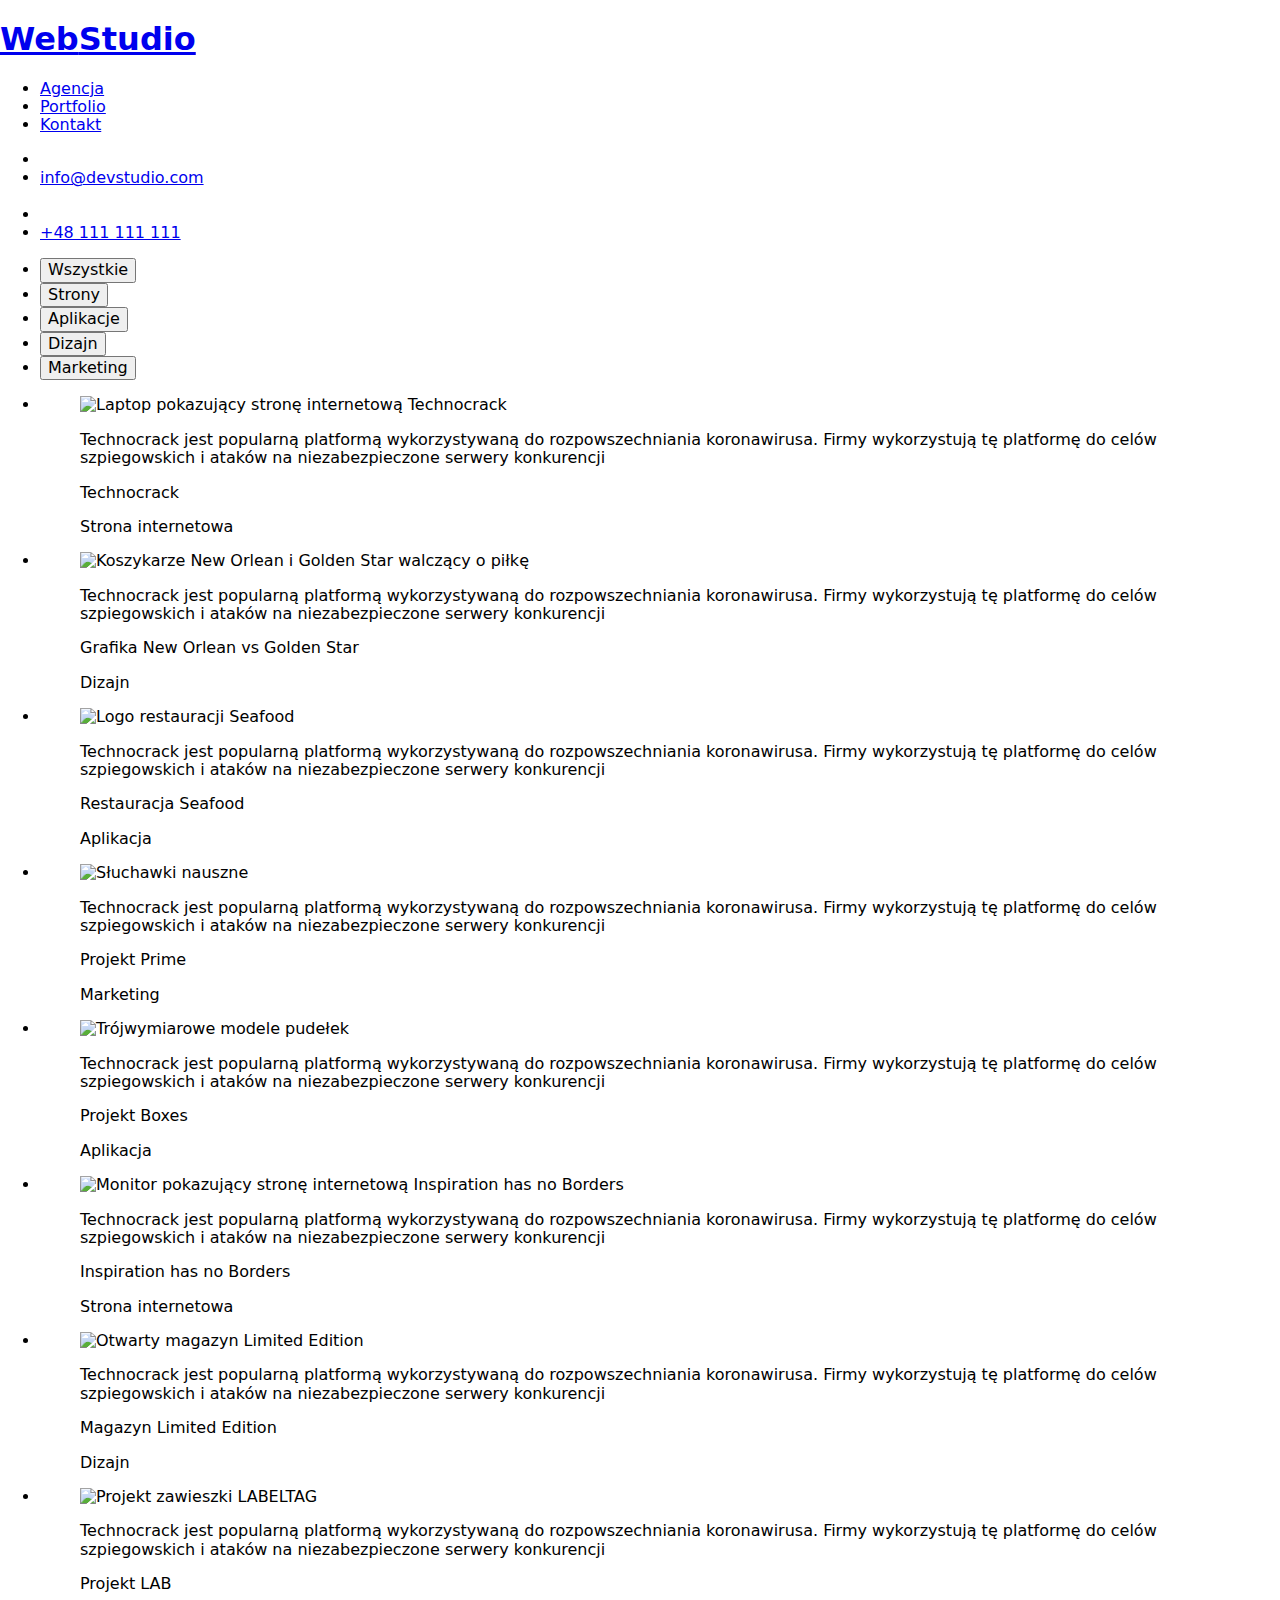
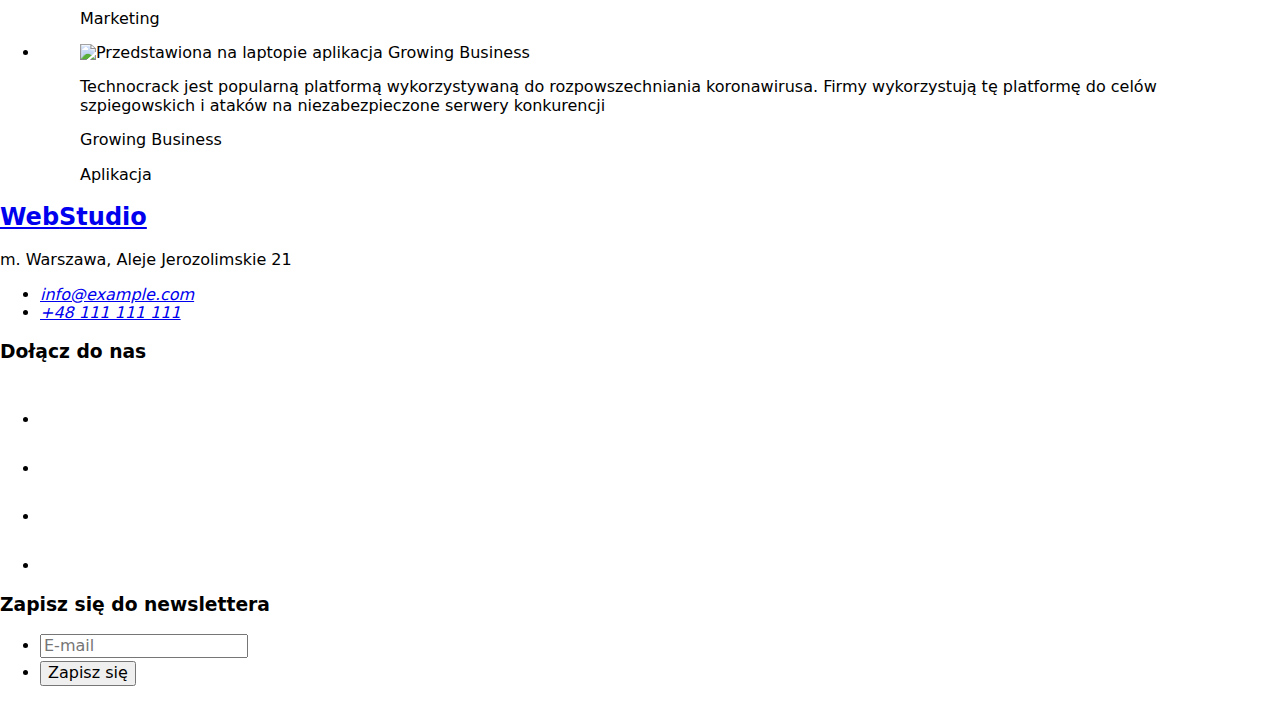
==== portfolio.html @ d81a4080 "Add files via upload" ====
<!DOCTYPE html>
<html lang="pl">
  <head>
    <meta charset="utf-8" />
    <meta http-equiv="x-ua-compatible" content="ie=edge" />
    <meta name="description" content="Strona Portfolio firmy WebStudio" />
    <title>Portfolio</title>
    <link
      rel="stylesheet"
      href="https://cdnjs.cloudflare.com/ajax/libs/modern-normalize/1.0.0/modern-normalize.min.css"
    />
    <link rel="stylesheet" href="./css/styles.css" />
    <link rel="preconnect" href="https://fonts.googleapis.com" />
    <link rel="preconnect" href="https://fonts.gstatic.com" crossorigin />
    <link
      href="https://fonts.googleapis.com/css2?family=Raleway:wght@700&family=Roboto:wght@400;500;700;900&display=swap"
      rel="stylesheet"
    />
  </head>
  <body>
    <header class="menu">
      <div class="container">
        <h1 class="logo">
          <a href="./index.html" class="link"><span class="blue">Web</span>Studio</a>
        </h1>
        <nav>
          <ul class="navigation nav2">
            <li class="navigation-item"><a href="./index.html" class="link">Agencja</a></li>
            <li class="navigation-item"><a href="./portfolio.html" class="link">Portfolio</a></li>
            <li><a href="#" class="link">Kontakt</a></li>
          </ul>
        </nav>
        <ul class="contact">
          <li>
            <svg width="16" height="12" class="envelope-svg">
              <use href="./images/sprite.svg#icon-envelope"></use>
            </svg>
          </li>
          <li class="navigation-item">
            <a href="mailto:info@devstudio.com" class="link">info@devstudio.com</a>
          </li>
        </ul>
        <ul class="phone">
          <li>
            <svg width="10" height="16" class="mobile-svg">
              <use href="./images/sprite.svg#icon-smartphone-1"></use>
            </svg>
          </li>
          <li><a href="tel:+48111111111" class="link">+48 111 111 111</a></li>
        </ul>
      </div>
    </header>
    <main>
      <div class="container section portfolio">
        <ul class="portfolio-list">
          <li><button type="button">Wszystkie</button></li>
          <li><button type="button">Strony</button></li>
          <li><button type="button">Aplikacje</button></li>
          <li><button type="button">Dizajn</button></li>
          <li><button type="button">Marketing</button></li>
        </ul>
        <ul class="portfolio-content">
          <li class="portfolio-content-list">
            <figure class="portfolio-content-figure">
              <div class="skrytka-box">
                <img
                  src="./images/Project-1.jpg"
                  alt="Laptop pokazujący stronę internetową Technocrack"
                  width="370"
                  height="294"
                />
                <p class="skrytka">
                  Technocrack jest popularną platformą wykorzystywaną do rozpowszechniania
                  koronawirusa. Firmy wykorzystują tę platformę do celów szpiegowskich i ataków na
                  niezabezpieczone serwery konkurencji
                </p>
              </div>
              <figcaption class="portfolio-caption">
                Technocrack
                <p><span class="grey">Strona internetowa</span></p>
              </figcaption>
            </figure>
          </li>
          <li class="portfolio-content-list">
            <figure class="portfolio-content-figure">
              <div class="skrytka-box">
                <img
                  src="./images/Project-2.jpg"
                  alt="Koszykarze New Orlean i Golden Star walczący o piłkę"
                  width="370"
                  height="294"
                />
                <p class="skrytka">
                  Technocrack jest popularną platformą wykorzystywaną do rozpowszechniania
                  koronawirusa. Firmy wykorzystują tę platformę do celów szpiegowskich i ataków na
                  niezabezpieczone serwery konkurencji
                </p>
              </div>
              <figcaption class="portfolio-caption">
                Grafika New Orlean vs Golden Star
                <p><span class="grey">Dizajn</span></p>
              </figcaption>
            </figure>
          </li>
          <li class="portfolio-content-list">
            <figure class="portfolio-content-figure">
              <div class="skrytka-box">
                <img
                  src="./images/Project-3.jpg"
                  alt="Logo restauracji Seafood"
                  width="370"
                  height="294"
                />
                <p class="skrytka">
                  Technocrack jest popularną platformą wykorzystywaną do rozpowszechniania
                  koronawirusa. Firmy wykorzystują tę platformę do celów szpiegowskich i ataków na
                  niezabezpieczone serwery konkurencji
                </p>
              </div>
              <figcaption class="portfolio-caption">
                Restauracja Seafood
                <p><span class="grey">Aplikacja</span></p>
              </figcaption>
            </figure>
          </li>
          <li class="portfolio-content-list">
            <figure class="portfolio-content-figure">
              <div class="skrytka-box">
                <img
                  src="./images/Project-4.jpg"
                  alt="Słuchawki nauszne"
                  width="370"
                  height="294"
                />
                <p class="skrytka">
                  Technocrack jest popularną platformą wykorzystywaną do rozpowszechniania
                  koronawirusa. Firmy wykorzystują tę platformę do celów szpiegowskich i ataków na
                  niezabezpieczone serwery konkurencji
                </p>
              </div>
              <figcaption class="portfolio-caption">
                Projekt Prime
                <p><span class="grey">Marketing</span></p>
              </figcaption>
            </figure>
          </li>
          <li class="portfolio-content-list">
            <figure class="portfolio-content-figure">
              <div class="skrytka-box">
                <img
                  src="./images/Project-5.jpg"
                  alt="Trójwymiarowe modele pudełek"
                  width="370"
                  height="294"
                />
                <p class="skrytka">
                  Technocrack jest popularną platformą wykorzystywaną do rozpowszechniania
                  koronawirusa. Firmy wykorzystują tę platformę do celów szpiegowskich i ataków na
                  niezabezpieczone serwery konkurencji
                </p>
              </div>
              <figcaption class="portfolio-caption">
                Projekt Boxes
                <p><span class="grey">Aplikacja</span></p>
              </figcaption>
            </figure>
          </li>
          <li class="portfolio-content-list">
            <figure class="portfolio-content-figure">
              <div class="skrytka-box">
                <img
                  src="./images/Project-6.jpg"
                  alt="Monitor pokazujący stronę internetową Inspiration has no Borders"
                  width="370"
                  height="294"
                />
                <p class="skrytka">
                  Technocrack jest popularną platformą wykorzystywaną do rozpowszechniania
                  koronawirusa. Firmy wykorzystują tę platformę do celów szpiegowskich i ataków na
                  niezabezpieczone serwery konkurencji
                </p>
              </div>
              <figcaption class="portfolio-caption">
                Inspiration has no Borders
                <p><span class="grey">Strona internetowa</span></p>
              </figcaption>
            </figure>
          </li>
          <li class="portfolio-content-list">
            <figure class="portfolio-content-figure">
              <div class="skrytka-box">
                <img
                  src="./images/Project-7.jpg"
                  alt="Otwarty magazyn Limited Edition"
                  width="370"
                  height="294"
                />
                <p class="skrytka">
                  Technocrack jest popularną platformą wykorzystywaną do rozpowszechniania
                  koronawirusa. Firmy wykorzystują tę platformę do celów szpiegowskich i ataków na
                  niezabezpieczone serwery konkurencji
                </p>
              </div>
              <figcaption class="portfolio-caption">
                Magazyn Limited Edition
                <p><span class="grey">Dizajn</span></p>
              </figcaption>
            </figure>
          </li>
          <li class="portfolio-content-list">
            <figure class="portfolio-content-figure">
              <div class="skrytka-box">
                <img
                  src="./images/Project-8.jpg"
                  alt="Projekt zawieszki LABELTAG"
                  width="370"
                  height="294"
                />
                <p class="skrytka">
                  Technocrack jest popularną platformą wykorzystywaną do rozpowszechniania
                  koronawirusa. Firmy wykorzystują tę platformę do celów szpiegowskich i ataków na
                  niezabezpieczone serwery konkurencji
                </p>
              </div>
              <figcaption class="portfolio-caption">
                Projekt LAB
                <p><span class="grey">Marketing</span></p>
              </figcaption>
            </figure>
          </li>
          <li class="portfolio-content-list">
            <figure class="portfolio-content-figure">
              <div class="skrytka-box">
                <img
                  src="./images/Project-9.jpg"
                  alt="Przedstawiona na laptopie aplikacja Growing Business"
                  width="370"
                  height="294"
                />
                <p class="skrytka">
                  Technocrack jest popularną platformą wykorzystywaną do rozpowszechniania
                  koronawirusa. Firmy wykorzystują tę platformę do celów szpiegowskich i ataków na
                  niezabezpieczone serwery konkurencji
                </p>
              </div>
              <figcaption class="portfolio-caption">
                Growing Business
                <p><span class="grey">Aplikacja</span></p>
              </figcaption>
            </figure>
          </li>
        </ul>
      </div>
    </main>
<footer>
      <div class="container">
        <section class="footer-address">
          <h2 class="footer-logo">
            <a href="./index.html" class="link"
              ><span class="blue">Web</span><span class="white">Studio</span></a
            >
          </h2>
          <span class="white">m. Warszawa, Aleje Jerozolimskie 21</span>
          <address class="footer-address">
            <ul>
              <li><a href="mailto:info@example.com" class="link-footer">info@example.com</a></li>
              <li><a href="tel:+48111111111" class="link-footer">+48 111 111 111</a></li>
            </ul>
          </address>
        </section>
        <section class="footer-social-tab">
          <h3>Dołącz do nas</h3>
          <ul class="footer-social-list">
            <li class="footer-social-list-item">
              <svg width="44" height="44" class="social-svg">
                <use href="./images/sprite.svg#icon-instagram"></use>
              </svg>
            </li>
            <li class="footer-social-list-item">
              <svg width="44" height="44" class="social-svg">
                <use href="./images/sprite.svg#icon-Ellipse"></use>
              </svg>
            </li>
            <li class="footer-social-list-item">
              <svg width="44" height="44" class="social-svg">
                <use href="./images/sprite.svg#icon-Ellipse-1"></use>
              </svg>
            </li>
            <li class="footer-social-list-item">
              <svg width="44" height="44" class="social-svg">
                <use href="./images/sprite.svg#icon-Ellipse-2"></use>
              </svg>
            </li>
          </ul>
        </section>
        <section class="footer-newslatter-tab">
          <h3>Zapisz się do newslettera</h3>
          <ul class="footer-social-list">
            <li>
              <label>
                <input type="email" class="footer-form-input" name="mail" placeholder="E-mail" />
              </label>
            </li>
            <li>
              <button class="footer-submit" type="submit">Zapisz się</button>
              <svg width="20" height="20" class="footer-submit-svg">
                <use href="./images/sprite.svg#newsl"></use>
              </svg>
            </li>
          </ul>
        </section>
      </div>
    </footer>
  </body>
</html>
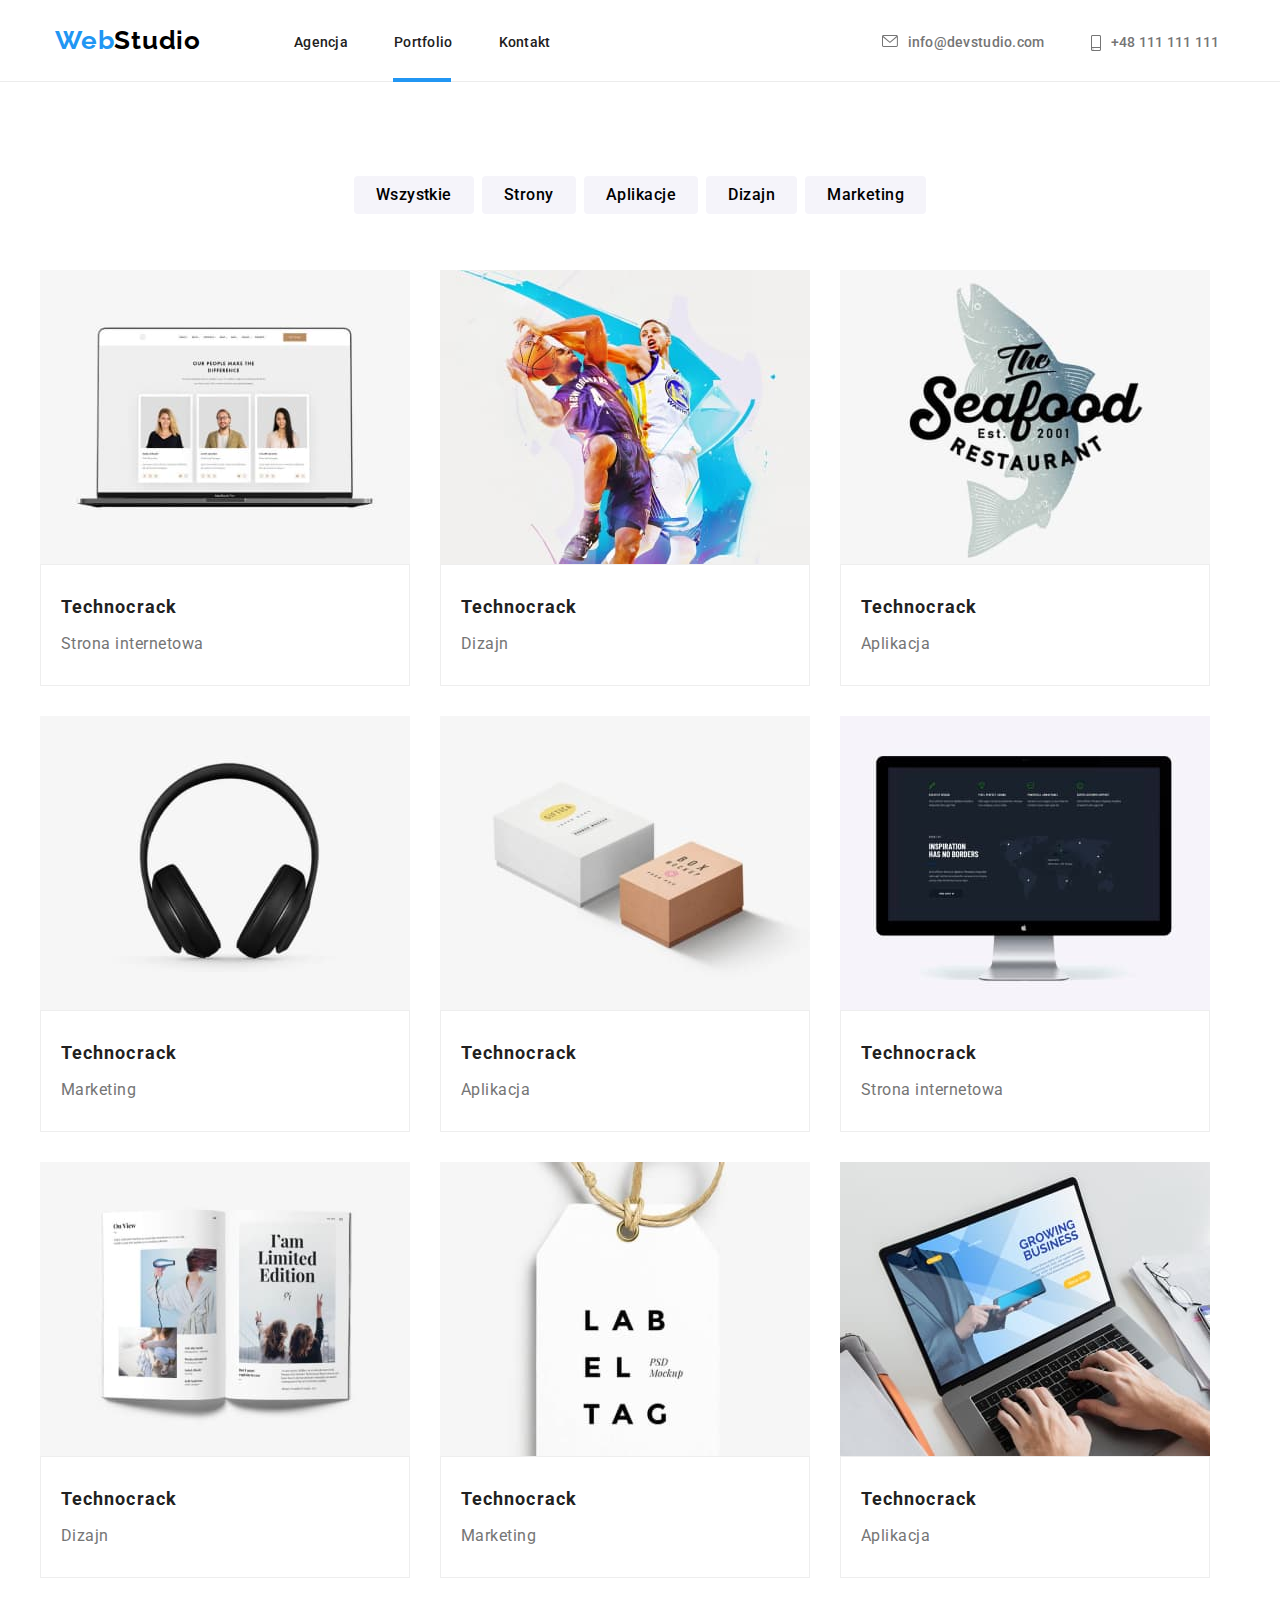
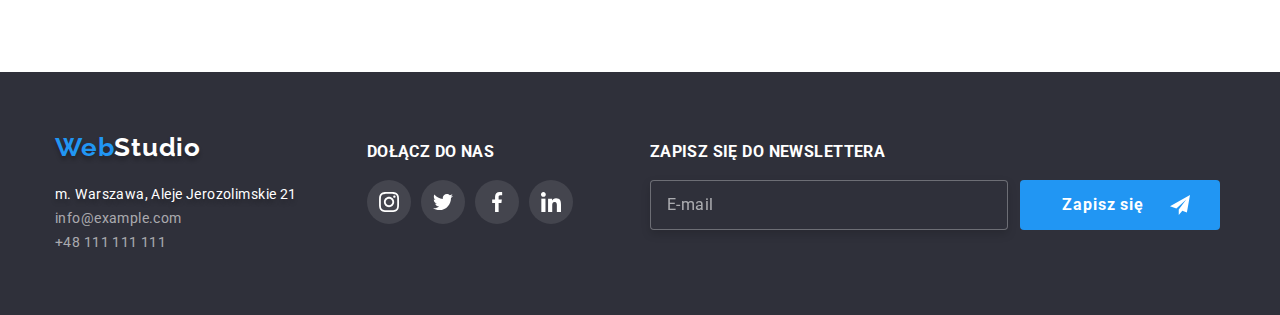
==== commit 7b553323: "Alt classes added" ====
--- a/portfolio.html
+++ b/portfolio.html
@@ -18,41 +18,41 @@
     />
   </head>
   <body>
-    <header class="menu">
+     <header class="menu page-header">
       <div class="container">
-        <h1 class="logo">
-          <a href="./index.html" class="link"><span class="blue">Web</span>Studio</a>
+        <h1 class="logo page-header__logo">
+          <a href="./index.html" class=""><span class="blue logo__span">Web</span>Studio</a>
         </h1>
         <nav>
-          <ul class="navigation nav2">
-            <li class="navigation-item"><a href="./index.html" class="link">Agencja</a></li>
-            <li class="navigation-item"><a href="./portfolio.html" class="link">Portfolio</a></li>
-            <li><a href="#" class="link">Kontakt</a></li>
+          <ul class="navigation nav2 navigation__list navigation__portfolio">
+            <li class="navigation-item navigation__list-item"><a href="./index.html" class="link navigation__link">Agencja</a></li>
+            <li class="navigation-item navigation__list-item"><a href="./portfolio.html" class="link navigation__link">Portfolio</a></li>
+            <li><a href="#" class="link navigation__link">Kontakt</a></li>
           </ul>
         </nav>
-        <ul class="contact">
+        <ul class="contact email">
           <li>
-            <svg width="16" height="12" class="envelope-svg">
+            <svg width="16" height="12" class="envelope-svg email__svg-envelope">
               <use href="./images/sprite.svg#icon-envelope"></use>
             </svg>
           </li>
-          <li class="navigation-item">
-            <a href="mailto:info@devstudio.com" class="link">info@devstudio.com</a>
+          <li class="navigation-item email__list-item">
+            <a href="mailto:info@devstudio.com" class="">info@devstudio.com</a>
           </li>
         </ul>
         <ul class="phone">
           <li>
-            <svg width="10" height="16" class="mobile-svg">
+            <svg width="10" height="16" class="mobile-svg phone__svg-mobile">
               <use href="./images/sprite.svg#icon-smartphone-1"></use>
             </svg>
           </li>
-          <li><a href="tel:+48111111111" class="link">+48 111 111 111</a></li>
+          <li><a href="tel:+48111111111" class="">+48 111 111 111</a></li>
         </ul>
       </div>
     </header>
     <main>
       <div class="container section portfolio">
-        <ul class="portfolio-list">
+        <ul class="portfolio-list portfolio-buttons">
           <li><button type="button">Wszystkie</button></li>
           <li><button type="button">Strony</button></li>
           <li><button type="button">Aplikacje</button></li>
@@ -60,250 +60,250 @@
           <li><button type="button">Marketing</button></li>
         </ul>
         <ul class="portfolio-content">
-          <li class="portfolio-content-list">
-            <figure class="portfolio-content-figure">
-              <div class="skrytka-box">
+          <li class="portfolio-content-list portfolio-content__list-item">
+            <figure class="portfolio-content-figure portfolio-content__figure">
+              <div class="skrytka-box portfolio-hidden-box">
                 <img
                   src="./images/Project-1.jpg"
                   alt="Laptop pokazujący stronę internetową Technocrack"
                   width="370"
                   height="294"
                 />
-                <p class="skrytka">
-                  Technocrack jest popularną platformą wykorzystywaną do rozpowszechniania
-                  koronawirusa. Firmy wykorzystują tę platformę do celów szpiegowskich i ataków na
-                  niezabezpieczone serwery konkurencji
-                </p>
-              </div>
-              <figcaption class="portfolio-caption">
-                Technocrack
-                <p><span class="grey">Strona internetowa</span></p>
-              </figcaption>
-            </figure>
-          </li>
-          <li class="portfolio-content-list">
-            <figure class="portfolio-content-figure">
-              <div class="skrytka-box">
+                <p class="skrytka portfolio-hidden-box__paragraph">
+                  Technocrack jest popularną platformą wykorzystywaną do rozpowszechniania
+                  koronawirusa. Firmy wykorzystują tę platformę do celów szpiegowskich i ataków na
+                  niezabezpieczone serwery konkurencji
+                </p>
+              </div>
+              <figcaption class="portfolio-caption portfolio-content__caption">
+                Technocrack
+                <p><span class="grey portfolio-content__span">Strona internetowa</span></p>
+              </figcaption>
+            </figure>
+          </li>
+           <li class="portfolio-content-list portfolio-content__list-item">
+            <figure class="portfolio-content-figure portfolio-content__figure">
+              <div class="skrytka-box portfolio-hidden-box">
                 <img
                   src="./images/Project-2.jpg"
                   alt="Koszykarze New Orlean i Golden Star walczący o piłkę"
                   width="370"
                   height="294"
                 />
-                <p class="skrytka">
-                  Technocrack jest popularną platformą wykorzystywaną do rozpowszechniania
-                  koronawirusa. Firmy wykorzystują tę platformę do celów szpiegowskich i ataków na
-                  niezabezpieczone serwery konkurencji
-                </p>
-              </div>
-              <figcaption class="portfolio-caption">
-                Grafika New Orlean vs Golden Star
-                <p><span class="grey">Dizajn</span></p>
-              </figcaption>
-            </figure>
-          </li>
-          <li class="portfolio-content-list">
-            <figure class="portfolio-content-figure">
-              <div class="skrytka-box">
+                <p class="skrytka portfolio-hidden-box__paragraph">
+                  Technocrack jest popularną platformą wykorzystywaną do rozpowszechniania
+                  koronawirusa. Firmy wykorzystują tę platformę do celów szpiegowskich i ataków na
+                  niezabezpieczone serwery konkurencji
+                </p>
+              </div>
+              <figcaption class="portfolio-caption portfolio-content__caption">
+                Technocrack
+                <p><span class="grey portfolio-content__span">Dizajn</span></p>
+              </figcaption>
+            </figure>
+          </li>
+           <li class="portfolio-content-list portfolio-content__list-item">
+            <figure class="portfolio-content-figure portfolio-content__figure">
+              <div class="skrytka-box portfolio-hidden-box">
                 <img
                   src="./images/Project-3.jpg"
                   alt="Logo restauracji Seafood"
                   width="370"
                   height="294"
                 />
-                <p class="skrytka">
-                  Technocrack jest popularną platformą wykorzystywaną do rozpowszechniania
-                  koronawirusa. Firmy wykorzystują tę platformę do celów szpiegowskich i ataków na
-                  niezabezpieczone serwery konkurencji
-                </p>
-              </div>
-              <figcaption class="portfolio-caption">
-                Restauracja Seafood
-                <p><span class="grey">Aplikacja</span></p>
-              </figcaption>
-            </figure>
-          </li>
-          <li class="portfolio-content-list">
-            <figure class="portfolio-content-figure">
-              <div class="skrytka-box">
+                <p class="skrytka portfolio-hidden-box__paragraph">
+                  Technocrack jest popularną platformą wykorzystywaną do rozpowszechniania
+                  koronawirusa. Firmy wykorzystują tę platformę do celów szpiegowskich i ataków na
+                  niezabezpieczone serwery konkurencji
+                </p>
+              </div>
+              <figcaption class="portfolio-caption portfolio-content__caption">
+                Technocrack
+                <p><span class="grey portfolio-content__span">Aplikacja</span></p>
+              </figcaption>
+            </figure>
+          </li>
+           <li class="portfolio-content-list portfolio-content__list-item">
+            <figure class="portfolio-content-figure portfolio-content__figure">
+              <div class="skrytka-box portfolio-hidden-box">
                 <img
                   src="./images/Project-4.jpg"
                   alt="Słuchawki nauszne"
                   width="370"
                   height="294"
                 />
-                <p class="skrytka">
-                  Technocrack jest popularną platformą wykorzystywaną do rozpowszechniania
-                  koronawirusa. Firmy wykorzystują tę platformę do celów szpiegowskich i ataków na
-                  niezabezpieczone serwery konkurencji
-                </p>
-              </div>
-              <figcaption class="portfolio-caption">
-                Projekt Prime
-                <p><span class="grey">Marketing</span></p>
-              </figcaption>
-            </figure>
-          </li>
-          <li class="portfolio-content-list">
-            <figure class="portfolio-content-figure">
-              <div class="skrytka-box">
+                <p class="skrytka portfolio-hidden-box__paragraph">
+                  Technocrack jest popularną platformą wykorzystywaną do rozpowszechniania
+                  koronawirusa. Firmy wykorzystują tę platformę do celów szpiegowskich i ataków na
+                  niezabezpieczone serwery konkurencji
+                </p>
+              </div>
+              <figcaption class="portfolio-caption portfolio-content__caption">
+                Technocrack
+                <p><span class="grey portfolio-content__span">Marketing</span></p>
+              </figcaption>
+            </figure>
+          </li>
+           <li class="portfolio-content-list portfolio-content__list-item">
+            <figure class="portfolio-content-figure portfolio-content__figure">
+              <div class="skrytka-box portfolio-hidden-box">
                 <img
                   src="./images/Project-5.jpg"
                   alt="Trójwymiarowe modele pudełek"
                   width="370"
                   height="294"
                 />
-                <p class="skrytka">
-                  Technocrack jest popularną platformą wykorzystywaną do rozpowszechniania
-                  koronawirusa. Firmy wykorzystują tę platformę do celów szpiegowskich i ataków na
-                  niezabezpieczone serwery konkurencji
-                </p>
-              </div>
-              <figcaption class="portfolio-caption">
-                Projekt Boxes
-                <p><span class="grey">Aplikacja</span></p>
-              </figcaption>
-            </figure>
-          </li>
-          <li class="portfolio-content-list">
-            <figure class="portfolio-content-figure">
-              <div class="skrytka-box">
+                <p class="skrytka portfolio-hidden-box__paragraph">
+                  Technocrack jest popularną platformą wykorzystywaną do rozpowszechniania
+                  koronawirusa. Firmy wykorzystują tę platformę do celów szpiegowskich i ataków na
+                  niezabezpieczone serwery konkurencji
+                </p>
+              </div>
+              <figcaption class="portfolio-caption portfolio-content__caption">
+                Technocrack
+                <p><span class="grey portfolio-content__span">Aplikacja</span></p>
+              </figcaption>
+            </figure>
+          </li>
+           <li class="portfolio-content-list portfolio-content__list-item">
+            <figure class="portfolio-content-figure portfolio-content__figure">
+              <div class="skrytka-box portfolio-hidden-box">
                 <img
                   src="./images/Project-6.jpg"
                   alt="Monitor pokazujący stronę internetową Inspiration has no Borders"
                   width="370"
                   height="294"
                 />
-                <p class="skrytka">
-                  Technocrack jest popularną platformą wykorzystywaną do rozpowszechniania
-                  koronawirusa. Firmy wykorzystują tę platformę do celów szpiegowskich i ataków na
-                  niezabezpieczone serwery konkurencji
-                </p>
-              </div>
-              <figcaption class="portfolio-caption">
-                Inspiration has no Borders
-                <p><span class="grey">Strona internetowa</span></p>
-              </figcaption>
-            </figure>
-          </li>
-          <li class="portfolio-content-list">
-            <figure class="portfolio-content-figure">
-              <div class="skrytka-box">
+                <p class="skrytka portfolio-hidden-box__paragraph">
+                  Technocrack jest popularną platformą wykorzystywaną do rozpowszechniania
+                  koronawirusa. Firmy wykorzystują tę platformę do celów szpiegowskich i ataków na
+                  niezabezpieczone serwery konkurencji
+                </p>
+              </div>
+              <figcaption class="portfolio-caption portfolio-content__caption">
+                Technocrack
+                <p><span class="grey portfolio-content__span">Strona internetowa</span></p>
+              </figcaption>
+            </figure>
+          </li>
+           <li class="portfolio-content-list portfolio-content__list-item">
+            <figure class="portfolio-content-figure portfolio-content__figure">
+              <div class="skrytka-box portfolio-hidden-box">
                 <img
                   src="./images/Project-7.jpg"
                   alt="Otwarty magazyn Limited Edition"
                   width="370"
                   height="294"
                 />
-                <p class="skrytka">
-                  Technocrack jest popularną platformą wykorzystywaną do rozpowszechniania
-                  koronawirusa. Firmy wykorzystują tę platformę do celów szpiegowskich i ataków na
-                  niezabezpieczone serwery konkurencji
-                </p>
-              </div>
-              <figcaption class="portfolio-caption">
-                Magazyn Limited Edition
-                <p><span class="grey">Dizajn</span></p>
-              </figcaption>
-            </figure>
-          </li>
-          <li class="portfolio-content-list">
-            <figure class="portfolio-content-figure">
-              <div class="skrytka-box">
+                <p class="skrytka portfolio-hidden-box__paragraph">
+                  Technocrack jest popularną platformą wykorzystywaną do rozpowszechniania
+                  koronawirusa. Firmy wykorzystują tę platformę do celów szpiegowskich i ataków na
+                  niezabezpieczone serwery konkurencji
+                </p>
+              </div>
+              <figcaption class="portfolio-caption portfolio-content__caption">
+                Technocrack
+                <p><span class="grey portfolio-content__span">Dizajn</span></p>
+              </figcaption>
+            </figure>
+          </li>
+           <li class="portfolio-content-list portfolio-content__list-item">
+            <figure class="portfolio-content-figure portfolio-content__figure">
+              <div class="skrytka-box portfolio-hidden-box">
                 <img
                   src="./images/Project-8.jpg"
                   alt="Projekt zawieszki LABELTAG"
                   width="370"
                   height="294"
                 />
-                <p class="skrytka">
-                  Technocrack jest popularną platformą wykorzystywaną do rozpowszechniania
-                  koronawirusa. Firmy wykorzystują tę platformę do celów szpiegowskich i ataków na
-                  niezabezpieczone serwery konkurencji
-                </p>
-              </div>
-              <figcaption class="portfolio-caption">
-                Projekt LAB
-                <p><span class="grey">Marketing</span></p>
-              </figcaption>
-            </figure>
-          </li>
-          <li class="portfolio-content-list">
-            <figure class="portfolio-content-figure">
-              <div class="skrytka-box">
+                <p class="skrytka portfolio-hidden-box__paragraph">
+                  Technocrack jest popularną platformą wykorzystywaną do rozpowszechniania
+                  koronawirusa. Firmy wykorzystują tę platformę do celów szpiegowskich i ataków na
+                  niezabezpieczone serwery konkurencji
+                </p>
+              </div>
+              <figcaption class="portfolio-caption portfolio-content__caption">
+                Technocrack
+                <p><span class="grey portfolio-content__span">Marketing</span></p>
+              </figcaption>
+            </figure>
+          </li>
+           <li class="portfolio-content-list portfolio-content__list-item">
+            <figure class="portfolio-content-figure portfolio-content__figure">
+              <div class="skrytka-box portfolio-hidden-box">
                 <img
                   src="./images/Project-9.jpg"
                   alt="Przedstawiona na laptopie aplikacja Growing Business"
                   width="370"
                   height="294"
                 />
-                <p class="skrytka">
-                  Technocrack jest popularną platformą wykorzystywaną do rozpowszechniania
-                  koronawirusa. Firmy wykorzystują tę platformę do celów szpiegowskich i ataków na
-                  niezabezpieczone serwery konkurencji
-                </p>
-              </div>
-              <figcaption class="portfolio-caption">
-                Growing Business
-                <p><span class="grey">Aplikacja</span></p>
+                <p class="skrytka portfolio-hidden-box__paragraph">
+                  Technocrack jest popularną platformą wykorzystywaną do rozpowszechniania
+                  koronawirusa. Firmy wykorzystują tę platformę do celów szpiegowskich i ataków na
+                  niezabezpieczone serwery konkurencji
+                </p>
+              </div>
+              <figcaption class="portfolio-caption portfolio-content__caption">
+                Technocrack
+                <p><span class="grey portfolio-content__span">Aplikacja</span></p>
               </figcaption>
             </figure>
           </li>
         </ul>
       </div>
     </main>
-<footer>
+ <footer class="page-footer">
       <div class="container">
-        <section class="footer-address">
-          <h2 class="footer-logo">
+        <section class="footer-address page-footer__adress">
+          <h2 class="footer-logo page-footer__logo">
             <a href="./index.html" class="link"
-              ><span class="blue">Web</span><span class="white">Studio</span></a
+              ><span class="blue page-footer__color--brand">Web</span><span class="white page-footer__color--white">Studio</span></a
             >
           </h2>
-          <span class="white">m. Warszawa, Aleje Jerozolimskie 21</span>
-          <address class="footer-address">
+          <span class="white page-footer__color--white">m. Warszawa, Aleje Jerozolimskie 21</span>
+          <address class="footer-address page-footer__adress">
             <ul>
-              <li><a href="mailto:info@example.com" class="link-footer">info@example.com</a></li>
-              <li><a href="tel:+48111111111" class="link-footer">+48 111 111 111</a></li>
+              <li><a href="mailto:info@example.com" class="link-footer page-footer__color--white06">info@example.com</a></li>
+              <li><a href="tel:+48111111111" class="link-footer page-footer__color--white06">+48 111 111 111</a></li>
             </ul>
           </address>
         </section>
-        <section class="footer-social-tab">
+        <section class="footer-social-tab footer-social">
           <h3>Dołącz do nas</h3>
-          <ul class="footer-social-list">
-            <li class="footer-social-list-item">
-              <svg width="44" height="44" class="social-svg">
+          <ul class="footer-social-list footer-social__list">
+            <li class="footer-social-list-item footer-social__list-item">
+              <svg width="44" height="44" class="social-svg footer-social__svg">
                 <use href="./images/sprite.svg#icon-instagram"></use>
               </svg>
             </li>
-            <li class="footer-social-list-item">
-              <svg width="44" height="44" class="social-svg">
+            <li class="footer-social-list-item footer-social__list-item">
+              <svg width="44" height="44" class="social-svg footer-social__svg">
                 <use href="./images/sprite.svg#icon-Ellipse"></use>
               </svg>
             </li>
-            <li class="footer-social-list-item">
-              <svg width="44" height="44" class="social-svg">
+            <li class="footer-social-list-item footer-social__list-item">
+              <svg width="44" height="44" class="social-svg footer-social__svg">
                 <use href="./images/sprite.svg#icon-Ellipse-1"></use>
               </svg>
             </li>
-            <li class="footer-social-list-item">
-              <svg width="44" height="44" class="social-svg">
+            <li class="footer-social-list-item footer-social__list-item">
+              <svg width="44" height="44" class="social-svg footer-social__svg">
                 <use href="./images/sprite.svg#icon-Ellipse-2"></use>
               </svg>
             </li>
           </ul>
         </section>
-        <section class="footer-newslatter-tab">
+        <section class="footer-newslatter-tab footer-newslatter">
           <h3>Zapisz się do newslettera</h3>
-          <ul class="footer-social-list">
+          <ul class="footer-social-list footer-newslatter__list">
             <li>
               <label>
-                <input type="email" class="footer-form-input" name="mail" placeholder="E-mail" />
+                <input type="email" class="footer-form-input footer-newslatter__input" name="mail" placeholder="E-mail" />
               </label>
             </li>
             <li>
               <button class="footer-submit" type="submit">Zapisz się</button>
-              <svg width="20" height="20" class="footer-submit-svg">
+              <svg width="20" height="20" class="footer-submit-svg footer-newslatter__svg">
                 <use href="./images/sprite.svg#newsl"></use>
               </svg>
             </li>
--- a/css/styles.css
+++ b/css/styles.css
@@ -0,0 +1,822 @@
+:root {
+  --brand-color: #2196f3;
+  --brand-color-opacity: #2196f3e6;
+  --site-color: #212121;
+  --white-color: #ffffff;
+  --white-color06: #ffffff99;
+  --grey-color: #757575;
+  --grey-50-color: #75757580;
+  --grey-background-color: #f5f4fa;
+  --black-color: #000000;
+  --black-backdrop-color: #00000033;
+  --black-border10-color: #0000001a;
+  --panetone-color: #2f303a;
+  --panetone-opacity-color: #2f303acc;
+  --border-color: #ececec;
+  --border-portfolio-color: #eeeeee;
+  --icon-base-color: #afb1b8;
+  --social-backgroud-footer: #ffffff1a;
+}
+
+
+* {
+  margin: 0px;
+  padding: 0px;
+}
+.container {
+  margin: 0 auto;
+  width: 1200px;
+  padding: 0 15px;
+}
+.section {
+  padding: 94px 0;
+}
+a {
+  text-decoration: none;
+  color: inherit;
+}
+a[href='mailto:info@example.com']:focus,
+a[href='mailto:info@example.com']:hover {
+  text-decoration: underline;
+}
+body {
+  font-family: 'Roboto', 'Raleway', sans-serif;
+  color: var(--site-color);
+}
+button,
+.social-svg,
+.customer-svg-box {
+  cursor: pointer;
+}
+footer {
+  padding: 60px 0px;
+  background: var(--panetone-color);
+}
+footer .container {
+  display: flex;
+}
+header .container {
+  display: flex;
+}
+img {
+  display: block;
+}
+li .link:hover,
+li .link:focus {
+  color: var(--brand-color);
+}
+main .section:nth-child(4) {
+  background: var(--grey-background-color);
+}
+span .footer-address,
+ul .footer-address:first-child {
+  margin-bottom: 9px;
+}
+ul {
+  list-style-type: none;
+}
+:hover,
+:focus
+ {
+  transition-property: color, background-color, box-shadow, border-radius;
+  transition-duration: 250ms;
+  transition-timing-function: cubic-bezier(0.4, 0, 0.2, 1);
+}
+:hover,
+:focus
+ {
+  transition-property: fill;
+  transition-duration: 150ms;
+  transition-timing-function: cubic-bezier(0.4, 0, 0.2, 1);
+}
+.blue {
+  color: var(--brand-color);
+}
+#backdrop,
+.backdrop {
+  position: fixed;
+  top: 0;
+  left: 0;
+  background-color: var(--black-backdrop-color);
+  z-index: 1;
+  width: 100%;
+  height: 100%;
+  transition: opacity 2000ms, visibility 2000ms;
+  transition-timing-function: cubic-bezier(0.4, 0, 0.2, 1);
+}
+.contact {
+  margin-left: 331px;
+  display: flex;
+  color: var(--grey-color);
+  fill: var(--grey-color);
+  margin-top: 10px;
+}
+.contact:hover,
+.contact:focus,
+.contact .grey:focus,
+.menu:focus,
+.phone:hover,
+.phone:focus {
+  color: var(--brand-color);
+  fill: var(--brand-color);
+  --icon-color: var(--brand-color);
+}
+.contact,
+.navigation,
+.phone {
+  font-weight: 500;
+  font-size: 14px;
+  line-height: 1.14;
+  letter-spacing: 0.02em;
+}
+.customers-list {
+  display: flex;
+  margin-top: 50px;
+}
+.customers-list li:not(:first-child) {
+  margin-left: 30px;
+}
+.customer-svg-box {
+  height: 92px;
+  width: 170px;
+  padding: 17.71px 32px 14.25px;
+  border: 1px solid var(--icon-base-color);
+  border-radius: 4px;
+  fill: var(--icon-base-color);
+}
+.customer-svg-box:hover {
+  border: 1px solid var(--brand-color);
+  fill: var(--brand-color);
+}
+.envelope-svg {
+  margin-right: 10px;
+  --icon-color: currentColor;
+}
+.feature-svg-box {
+  height: 120px;
+  width: 270px;
+  padding: 25px 100px;
+  background-color: var(--grey-background-color);
+  margin-bottom: 30px;
+  border-radius: 4px;
+}
+.feature-box .grey {
+  width: 270px;
+}
+.features-list {
+  display: flex;
+  padding-bottom: 0px;
+  font-size: 14px;
+  letter-spacing: 0.03em;
+}
+.features-list p {
+  line-height: 1.71;
+  color: var(--grey-color);
+}
+.features-list li:nth-child(-n + 3) {
+  margin-right: 30px;
+}
+.features-list .lorem {
+  font-weight: 700;
+  line-height: 1.14;
+  letter-spacing: 0.03em;
+  text-transform: uppercase;
+}
+.footer-address {
+  font-style: normal;
+  font-size: 14px;
+  line-height: 1.71;
+  letter-spacing: 0.03em;
+}
+.footer-address > span,
+.footer-logo {
+  text-shadow: 0px 4px 4px rgba(0, 0, 0, 0.25);
+}
+.footer-logo {
+  margin-bottom: 20px;
+  font-family: 'Raleway', sans-serif;
+  font-size: 26px;
+  line-height: 1.19;
+  letter-spacing: 0.03em;
+}
+.footer-social-list {
+  position: relative;
+  display: flex;
+  justify-content: center;
+  margin-top: 20px;
+}
+.footer-social-list-item {
+  display: block;
+  border-radius: 50%;
+  background-color: var(--social-backgroud-footer);
+  fill: var(--white-color);
+  height: 44px;
+  width: 44px;
+}
+.footer-social-svg {
+  height: 44px;
+  width: 44px;
+  --icon-color: currentColor;
+}
+.footer-social-svg:hover {
+  border-radius: 50%;
+  background-color: var(--brand-color);
+  fill: var(--white-color);
+}
+.footer-social-tab {
+  margin-left: 70px;
+  padding-top: 12px;
+  font-size: 14px;
+  line-height: 16px;
+  letter-spacing: 0.03em;
+  text-transform: uppercase;
+  color: var(--white-color);
+}
+.grey {
+  color: var(--grey-color);
+}
+.is-hidden {
+  visibility: hidden;
+  opacity: 0;
+  pointer-events: none;
+}
+.job-title {
+  margin-top: 10px;
+}
+
+.link-footer {
+  color: var(--white-color06);
+}
+.logo {
+  font-family: 'Raleway', sans-serif;
+  font-size: 26px;
+  letter-spacing: 0.03em;
+  line-height: 1.19;
+  color: var(--black-color);
+}
+.lorem {
+  margin-bottom: 10px;
+}
+.menu {
+  position: relative;
+  padding: 25px 0px;
+  border-bottom: 1px solid var(--border-color);
+}
+.mobile-svg {
+  --icon-color: currentColor;
+  margin-right: 10px;
+}
+.modal {
+  height: 581px;
+  width: 528px;
+  position: absolute;
+  top: 50%;
+  left: 50%;
+  transform: translate(-50%, -50%);
+  background: var(--white-color);
+  box-shadow: 0px 1px 3px rgba(0, 0, 0, 0.12), 0px 1px 1px rgba(0, 0, 0, 0.14),
+    0px 2px 1px rgba(0, 0, 0, 0.2);
+  border-radius: 4px;
+  display: flex;
+  flex-direction: column;
+  padding: 40px;
+}
+.modal-button {
+  position: absolute;
+  top: 8px;
+  right: 8px;
+  background: var(--white-color);
+  border: 1px solid var(--black-border10-color);
+  border-radius: 50%;
+  height: 30px;
+  width: 30px;
+}
+.modal-form {
+  display: flex;
+  flex-direction: column;
+}
+.modal-label {
+  display: flex;
+  flex-direction: column;
+  margin: 5px 0;
+  position: relative;
+  
+}
+.modal-label:focus-within {
+  fill: #2196f3;
+}
+
+.agreement-text {
+  font-family: 'Roboto';
+  font-style: normal;
+  font-weight: 400;
+  font-size: 14px;
+  line-height: 24px;
+  /* identical to box height, or 171% */
+  letter-spacing: 0.03em;
+  color: #757575;
+  margin-left: 28px;
+}
+
+.agreement-text a {
+  color: #2196f3;
+  text-decoration: underline;
+}
+.agreement-lable {
+  position: relative;
+  margin: 20px auto 0;
+}
+
+
+.label-text {
+  font-family: 'Roboto';
+  font-style: normal;
+  font-weight: 400;
+  font-size: 12px;
+  line-height: 14px;
+  /* identical to box height */
+
+  letter-spacing: 0.01em;
+
+  color: #757575;
+  margin-bottom: 4px;
+}
+
+.modal h3 {
+  text-align: center;
+  font-family: 'Roboto';
+  font-style: normal;
+  font-weight: 700;
+  font-size: 20px;
+  line-height: 23px;
+  text-align: center;
+  letter-spacing: 0.03em;
+  color: #212121;
+  margin-bottom: 7px;
+}
+
+.modal-form-input {
+  border: 1px solid rgba(33, 33, 33, 0.2);
+  border-radius: 4px;
+  height: 40px;
+  padding-left: 40px;
+}
+.modal-form-input:focus-within,
+.modal-label:nth-child(4) .modal-form-input:focus-within {
+  border: 1px solid #2196f3;
+  fill: #2196f3;
+  outline: none;
+  appearance: none;
+}
+
+.modal-label:nth-child(4) .modal-form-input {
+  border: 1px solid rgba(33, 33, 33, 0.2);
+  border-radius: 4px;
+  resize: none;
+  height: 120px;
+  padding: 12px 16px;
+}
+
+.modal-label:nth-child(4) .modal-form-input::placeholder {
+  font-family: 'Roboto';
+  font-style: normal;
+  font-weight: 400;
+  font-size: 12px;
+  line-height: 14px;
+  letter-spacing: 0.01em;
+
+  color: var(--grey-50-color);
+}
+
+.modal-svg-1 {position: absolute;
+top: 0;
+margin: 29px 0 0 15px;
+}
+
+.modal-svg-2 {position: absolute;
+top: 0;
+margin: 32px 0 0 17px;
+}
+
+.modal-svg-3 {position: absolute;
+top: 0;
+margin: 31px 0 0 17px;
+}
+
+
+
+.modal-submit {
+  margin: 30px auto;
+  padding: 10px 41px 10px 42px;
+  display: block;
+  text-align: center;
+  font-weight: 700;
+  font-size: 16px;
+  line-height: 1.88;
+  letter-spacing: 0.06em;
+  color: var(--white-color);
+  background-color: var(--brand-color);
+  border: none;
+  border-radius: 4px;
+}
+.footer-form-input {
+  border: 1px solid rgba(255, 255, 255, 0.3);
+  filter: drop-shadow(0px 4px 4px rgba(0, 0, 0, 0.15));
+  border-radius: 4px;
+  height: 50px;
+  width: 358px;
+  padding-left: 16px;
+  background: var(--panetone-color);
+  color: rgba(255, 255, 255, 0.6);
+}
+
+.footer-form-input::placeholder {
+  font-family: 'Roboto';
+  font-style: normal;
+  font-weight: 400;
+  font-size: 16px;
+  line-height: 20px;
+  display: flex;
+  align-items: center;
+  letter-spacing: 0.03em;
+
+  color: rgba(255, 255, 255, 0.6);
+}
+
+.footer-newslatter-tab {
+  margin-left: 77px;
+  padding-top: 12px;
+  font-size: 14px;
+  line-height: 16px;
+  letter-spacing: 0.03em;
+  text-transform: uppercase;
+  color: var(--white-color);}
+
+.footer-submit {
+  margin-left: 12px;
+  padding: 10px 76px 10px 42px;
+  display: block;
+  text-align: center;
+  font-weight: 700;
+  font-size: 16px;
+  line-height: 1.88;
+  letter-spacing: 0.06em;
+  color: var(--white-color);
+  background-color: var(--brand-color);
+  border: none;
+  border-radius: 4px;
+}
+
+.footer-submit-svg{position: absolute;
+top: 0;
+right: 0;
+margin-top: 15px;
+margin-right: 30px;
+fill: #fff;}
+
+.nav1 {
+  position: relative;
+}
+.nav1::after {
+  content: '';
+  position: absolute;
+  border-bottom: solid 4px #2196f3;
+  top: 43px;
+  width: 53px;
+}
+.nav2 {
+  position: relative;
+}
+.nav2::after {
+  content: '';
+  position: absolute;
+  border-bottom: solid 4px #2196f3;
+  top: 43px;
+  left: 99px;
+  width: 58px;
+}
+.navigation {
+  margin-top: 10px;
+  margin-left: 93px;
+  display: flex;
+}
+.navigation-item {
+  margin-right: 46px;
+}
+.phone {
+  display: flex;
+  font-weight: 500;
+  font-size: 14px;
+  line-height: 1.14;
+  letter-spacing: 0.02em;
+  color: var(--grey-color);
+  fill: var(--grey-color);
+  margin-top: 10px;
+  transition-property: color;
+  transition-duration: 250ms;
+  transition-timing-function: cubic-bezier(0.4, 0, 0.2, 1);
+}
+.portfolio button {
+  padding: 6px 22px 6px 22px;
+  font-family: 'Roboto';
+  font-weight: 500;
+  font-size: 16px;
+  line-height: 1.62;
+  text-align: center;
+  letter-spacing: 0.03em;
+  background-color: var(--grey-background-color);
+  border: none;
+  border-radius: 4px;
+  transition-property: color, back-ground-color, box-shadow;
+
+  transition-duration: 250ms;
+  transition-timing-function: cubic-bezier(0.4, 0, 0.2, 1);
+}
+.portfolio button:hover,
+.portfolio button:focus {
+  font-family: 'Roboto';
+  font-weight: 500;
+  font-size: 16px;
+  line-height: 1.62;
+  text-align: center;
+  letter-spacing: 0.03em;
+  color: var(--white-color);
+  background-color: var(--brand-color);
+  border-radius: 4px;
+  border: none;
+  box-shadow: 0px 3px 1px rgba(0, 0, 0, 0.1), 0px 1px 2px rgba(0, 0, 0, 0.08),
+    0px 2px 2px rgba(0, 0, 0, 0.12);
+}
+.portfolio-caption {
+  padding: 24px 20px;
+  display: block;
+  font-weight: 700;
+  font-size: 18px;
+  line-height: 2;
+  letter-spacing: 0.06em;
+  background: var(--white-color);
+  border: 1px solid var(--border-portfolio-color);
+}
+.portfolio-caption .grey {
+  font-weight: 400;
+  font-size: 16px;
+  line-height: 1.88;
+  letter-spacing: 0.03em;
+}
+.portfolio-content {
+  margin-top: 56px;
+  display: flex;
+  flex-wrap: wrap;
+  gap: 30px;
+}
+.portfolio-content-list {
+  flex-basis: calc((100% - 10px) / 4);
+}
+.portfolio-content-list:hover {
+  box-shadow: 0px 1px 1px rgba(0, 0, 0, 0.12), 0px 4px 4px rgba(0, 0, 0, 0.06),
+    1px 4px 6px rgba(0, 0, 0, 0.16);
+}
+.portfolio-content-figure img {
+  display: block;
+}
+.portfolio-list {
+  display: flex;
+  justify-content: center;
+}
+.portfolio-list li:not(:first-child) {
+  margin-left: 8px;
+}
+.skrytka {
+  padding: 49px 45px 49px 24px;
+  position: absolute;
+  top: 0;
+  background-color: var(--brand-color-opacity);
+  font-size: 18px;
+  line-height: 1.56;
+  color: var(--white-color);
+  letter-spacing: 0.03em;
+  transform: translate(0%, 120%);
+  transition: transform 400ms linear;
+}
+.skrytka-box {
+  position: relative;
+  overflow: hidden;
+}
+.portfolio-content-figure:hover .skrytka {
+  transform: translate(0, 0);
+}
+.team figcaption {
+  font-weight: 500;
+  font-size: 16px;
+  line-height: 19px;
+  letter-spacing: 0.03em;
+}
+.team .grey {
+  font-weight: 400;
+}
+.team-figure-img {
+  display: block;
+}
+.team-list {
+  margin-top: 50px;
+  display: flex;
+}
+.team-list-item {
+  margin-left: 30px;
+}
+.team-list-caption {
+  padding: 30px 0px;
+  text-align: center;
+  background-color: var(--white-color);
+  box-shadow: 0px 1px 3px rgba(0, 0, 0, 0.12), 0px 1px 1px rgba(0, 0, 0, 0.14),
+    0px 2px 1px rgba(0, 0, 0, 0.2);
+  border-radius: 0px 0px 4px 4px;
+}
+.team-social-list {
+  display: flex;
+  justify-content: center;
+  margin-top: 16px;
+}
+.team-social-list-item {
+  display: block;
+  border-radius: 50%;
+  background-color: var(--white-color);
+  fill: var(--icon-base-color);
+}
+.team-social-list-item:nth-child(n + 2) {
+  margin-left: 10px;
+}
+.footer-social-list-item:nth-child(n + 2) {
+  margin-left: 10px;
+}
+.social-svg {
+  --icon-color: currentColor;
+}
+.social-svg:hover {
+  border-radius: 50%;
+  background-color: var(--brand-color);
+  fill: var(--white-color);
+}
+.tools {
+  padding: 200px 0px 200px;
+  background-image: linear-gradient(to right, rgba(47, 48, 58, 0.4), rgba(47, 48, 58, 0.5)),
+    url(../images/Solutions-background.jpg);
+  background-size: 1600px, contain;
+  background-position: center, center;
+  background-repeat: no-repeat, no-repeat;
+}
+.tools h2 {
+  font-weight: 900;
+  font-size: 44px;
+  line-height: 1.36;
+  text-align: center;
+  letter-spacing: 0.06em;
+  text-transform: uppercase;
+  text-align: center;
+}
+.tools button {
+  margin: auto;
+  margin-top: 30px;
+  padding: 10px 41px 10px 42px;
+  display: block;
+  text-align: center;
+  font-weight: 700;
+  font-size: 16px;
+  line-height: 1.88;
+  letter-spacing: 0.06em;
+  color: var(--white-color);
+  background-color: var(--brand-color);
+  border: none;
+  border-radius: 4px;
+}
+.what-we-do h2,
+.section h2 {
+  font-size: 36px;
+  line-height: 1.166;
+  text-align: center;
+  letter-spacing: 0.03em;
+}
+.what-we-do-figure {
+  position: relative;
+}
+.what-we-do-caption-1 {
+  color: var(--white-color);
+  position: absolute;
+  bottom: 0;
+  left: 50%;
+  transform: translate(-50%);
+  text-align: center;
+  background-color: var(--panetone-opacity-color);
+  padding: 27px 90px;
+  font-weight: 700;
+  font-size: 14px;
+  line-height: 1.14;
+  letter-spacing: 0.03em;
+  text-transform: uppercase;
+  width: 370px;
+}
+.what-we-do-caption-2 {
+  color: var(--white-color);
+  position: absolute;
+  bottom: 0;
+  left: 50%;
+  transform: translate(-50%);
+  text-align: center;
+  background-color: var(--panetone-opacity-color);
+  padding: 27px 113px 27px 112px;
+  font-weight: 700;
+  font-size: 14px;
+  line-height: 1.14;
+  letter-spacing: 0.03em;
+  text-transform: uppercase;
+  width: 370px;
+}
+.what-we-do-caption-3 {
+  color: var(--white-color);
+  position: absolute;
+  bottom: 0;
+  left: 50%;
+  transform: translate(-50%);
+  text-align: center;
+  background-color: var(--panetone-opacity-color);
+  padding: 27px 94px;
+  font-weight: 700;
+  font-size: 14px;
+  line-height: 1.14;
+  letter-spacing: 0.03em;
+  text-transform: uppercase;
+  width: 370px;
+}
+.what-we-do-list {
+  margin-top: 50px;
+  display: flex;
+}
+.what-we-do-list li:not(:first-child) {
+  margin-left: 30px;
+}
+.white {
+  color: var(--white-color);
+}
+main .section:nth-child(2) {
+  padding-bottom: 0px;
+}
+
+/* checkbox customizacja*/
+.agreement-lable input {
+  position: absolute;
+  opacity: 0;
+  cursor: pointer;
+  height: 0;
+  width: 0;
+}
+.checkmark {
+  position: absolute;
+  top: 0;
+  left: 0;
+  height: 20px;
+  width: 20px;
+  margin-top: 3px;
+  margin-left: 4px;
+  background-image: url(../images/box.svg);
+  transition-duration: 0ms;
+  background-repeat: no-repeat;
+}
+.agreement-lable input:checked ~ .checkmark {
+  height: 15px;
+  width: 16px;
+  background-repeat: no-repeat;
+  background: #2196f3 ;
+  background-size: 5px;
+  border-radius: 2px;
+  transition-duration: 250ms;
+}
+.checkmark:after {
+  content: "";
+  position: absolute;
+  display: none;
+ 
+}
+.agreement-lable input:checked ~ .checkmark:after {
+  display: block;
+}
+.agreement-lable .checkmark:after {
+  left: 2px;
+  top: 3px;
+  width: 20px;
+  height: 20px;
+  background-image: url(../images/tic.svg);
+  background-size: 18px 18px ;
+  background-repeat: no-repeat;
+  z-index: 5;
+}
+
+
+
+
+
+
+
+
+
+
+
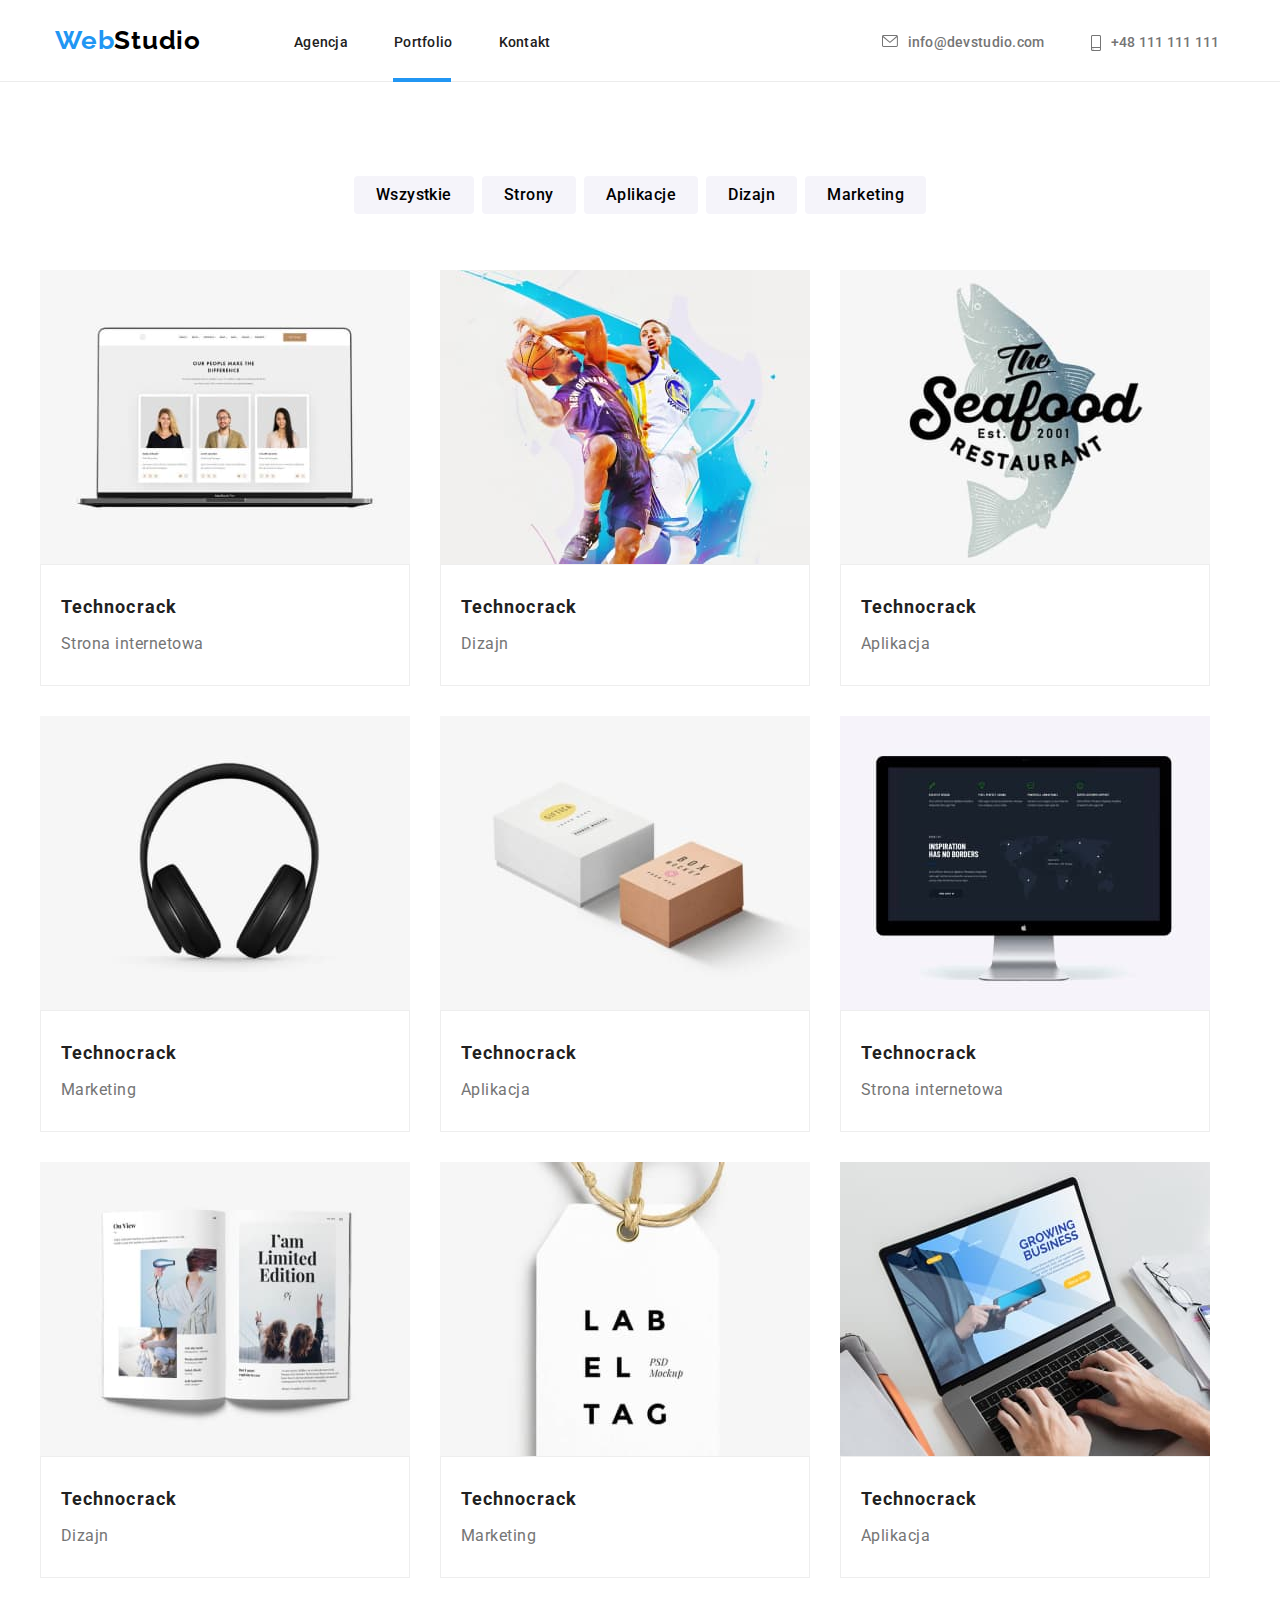
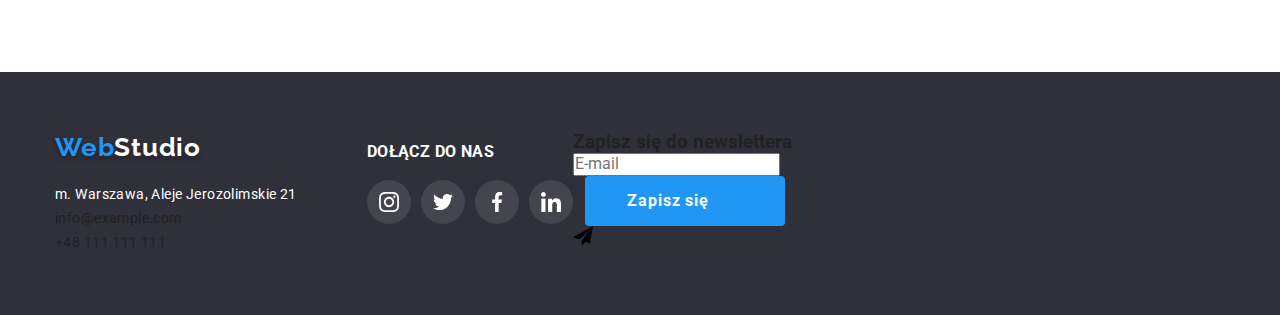
==== commit d46829c5: "CSS Agencja complete" ====
--- a/portfolio.html
+++ b/portfolio.html
@@ -18,31 +18,31 @@
     />
   </head>
   <body>
-     <header class="menu page-header">
+     <header class="page-header">
       <div class="container">
         <h1 class="logo page-header__logo">
-          <a href="./index.html" class=""><span class="blue logo__span">Web</span>Studio</a>
+          <a href="./index.html" class=""><span class="logo__span--brand">Web</span>Studio</a>
         </h1>
-        <nav>
-          <ul class="navigation nav2 navigation__list navigation__portfolio">
-            <li class="navigation-item navigation__list-item"><a href="./index.html" class="link navigation__link">Agencja</a></li>
-            <li class="navigation-item navigation__list-item"><a href="./portfolio.html" class="link navigation__link">Portfolio</a></li>
-            <li><a href="#" class="link navigation__link">Kontakt</a></li>
+        <nav class="navigation">
+          <ul class="navigation__list navigation__portfolio">
+            <li class="navigation__list-item"><a href="./index.html" class="navigation__link">Agencja</a></li>
+            <li class="navigation__list-item"><a href="./portfolio.html" class="navigation__link">Portfolio</a></li>
+            <li><a href="#" class="navigation__link">Kontakt</a></li>
           </ul>
         </nav>
-        <ul class="contact email">
+        <ul class="email">
           <li>
-            <svg width="16" height="12" class="envelope-svg email__svg-envelope">
+            <svg width="16" height="12" class="email__svg-envelope">
               <use href="./images/sprite.svg#icon-envelope"></use>
             </svg>
           </li>
-          <li class="navigation-item email__list-item">
+          <li class="email__list-item">
             <a href="mailto:info@devstudio.com" class="">info@devstudio.com</a>
           </li>
         </ul>
         <ul class="phone">
           <li>
-            <svg width="10" height="16" class="mobile-svg phone__svg-mobile">
+            <svg width="10" height="16" class="phone__svg-mobile">
               <use href="./images/sprite.svg#icon-smartphone-1"></use>
             </svg>
           </li>
@@ -252,12 +252,12 @@
         </ul>
       </div>
     </main>
- <footer class="page-footer">
+  <footer class="page-footer">
       <div class="container">
         <section class="footer-address page-footer__adress">
-          <h2 class="footer-logo page-footer__logo">
+          <h2 class="footer-logo logo page-footer__logo">
             <a href="./index.html" class="link"
-              ><span class="blue page-footer__color--brand">Web</span><span class="white page-footer__color--white">Studio</span></a
+              ><span class="blue logo__span--brand">Web</span><span class="white logo__span--white">Studio</span></a
             >
           </h2>
           <span class="white page-footer__color--white">m. Warszawa, Aleje Jerozolimskie 21</span>
--- a/css/styles.css
+++ b/css/styles.css
@@ -18,7 +18,6 @@
   --social-backgroud-footer: #ffffff1a;
 }
 
-
 * {
   margin: 0px;
   padding: 0px;
@@ -35,8 +34,8 @@
   text-decoration: none;
   color: inherit;
 }
-a[href='mailto:info@example.com']:focus,
-a[href='mailto:info@example.com']:hover {
+.page-footer__link--style[href='mailto:info@example.com']:focus,
+.page-footer__link--style[href='mailto:info@example.com']:hover {
   text-decoration: underline;
 }
 body {
@@ -44,11 +43,12 @@
   color: var(--site-color);
 }
 button,
-.social-svg,
-.customer-svg-box {
+.social-icons__svg,
+.customers__box-svg,
+.footer-social__svg {
   cursor: pointer;
 }
-footer {
+.page-footer {
   padding: 60px 0px;
   background: var(--panetone-color);
 }
@@ -61,8 +61,9 @@
 img {
   display: block;
 }
-li .link:hover,
-li .link:focus {
+
+.navigation__link:hover,
+.navigation__link:focus {
   color: var(--brand-color);
 }
 main .section:nth-child(4) {
@@ -76,22 +77,41 @@
   list-style-type: none;
 }
 :hover,
-:focus
- {
+:focus {
   transition-property: color, background-color, box-shadow, border-radius;
   transition-duration: 250ms;
   transition-timing-function: cubic-bezier(0.4, 0, 0.2, 1);
 }
 :hover,
-:focus
- {
+:focus {
   transition-property: fill;
   transition-duration: 150ms;
   transition-timing-function: cubic-bezier(0.4, 0, 0.2, 1);
 }
-.blue {
+.logo__span--brand {
   color: var(--brand-color);
 }
+.agreement__span {
+  font-family: 'Roboto';
+  font-style: normal;
+  font-weight: 400;
+  font-size: 14px;
+  line-height: 24px;
+  /* identical to box height, or 171% */
+  letter-spacing: 0.03em;
+  color: #757575;
+  margin-left: 28px;
+}
+
+.agreement__link {
+  color: #2196f3;
+  text-decoration: underline;
+}
+.agreement {
+  position: relative;
+  margin: 20px auto 0;
+}
+
 #backdrop,
 .backdrop {
   position: fixed;
@@ -104,16 +124,17 @@
   transition: opacity 2000ms, visibility 2000ms;
   transition-timing-function: cubic-bezier(0.4, 0, 0.2, 1);
 }
-.contact {
+.email {
   margin-left: 331px;
   display: flex;
   color: var(--grey-color);
   fill: var(--grey-color);
   margin-top: 10px;
 }
-.contact:hover,
-.contact:focus,
-.contact .grey:focus,
+.email:hover,
+.email:focus,
+.email__link:focus,
+.phone__link:focus,
 .menu:focus,
 .phone:hover,
 .phone:focus {
@@ -121,7 +142,7 @@
   fill: var(--brand-color);
   --icon-color: var(--brand-color);
 }
-.contact,
+.email,
 .navigation,
 .phone {
   font-weight: 500;
@@ -129,14 +150,14 @@
   line-height: 1.14;
   letter-spacing: 0.02em;
 }
-.customers-list {
+.customers {
   display: flex;
   margin-top: 50px;
 }
-.customers-list li:not(:first-child) {
+.customers .customers__list:not(:first-child) {
   margin-left: 30px;
 }
-.customer-svg-box {
+.customers__box-svg {
   height: 92px;
   width: 170px;
   padding: 17.71px 32px 14.25px;
@@ -144,15 +165,15 @@
   border-radius: 4px;
   fill: var(--icon-base-color);
 }
-.customer-svg-box:hover {
+.customers__box-svg:hover {
   border: 1px solid var(--brand-color);
   fill: var(--brand-color);
 }
-.envelope-svg {
+.email__svg-envelope {
   margin-right: 10px;
   --icon-color: currentColor;
 }
-.feature-svg-box {
+.feature-box__box-svg {
   height: 120px;
   width: 270px;
   padding: 25px 100px;
@@ -160,7 +181,7 @@
   margin-bottom: 30px;
   border-radius: 4px;
 }
-.feature-box .grey {
+.feature-box .feature-box__paragraph {
   width: 270px;
 }
 .features-list {
@@ -169,43 +190,44 @@
   font-size: 14px;
   letter-spacing: 0.03em;
 }
-.features-list p {
+.features-list .feature-box__paragraph {
   line-height: 1.71;
   color: var(--grey-color);
 }
-.features-list li:nth-child(-n + 3) {
+.features-list .features-list__list-item:nth-child(-n + 3) {
   margin-right: 30px;
 }
-.features-list .lorem {
+.features-list .feature-box__title {
   font-weight: 700;
   line-height: 1.14;
   letter-spacing: 0.03em;
   text-transform: uppercase;
 }
-.footer-address {
+.page-footer__adress {
   font-style: normal;
   font-size: 14px;
   line-height: 1.71;
   letter-spacing: 0.03em;
 }
-.footer-address > span,
-.footer-logo {
+.page-footer__link,
+.page-footer__logo {
   text-shadow: 0px 4px 4px rgba(0, 0, 0, 0.25);
 }
-.footer-logo {
+.page-footer__logo {
   margin-bottom: 20px;
   font-family: 'Raleway', sans-serif;
   font-size: 26px;
   line-height: 1.19;
   letter-spacing: 0.03em;
 }
-.footer-social-list {
+.footer-social__list,
+.footer-newsletter__list {
   position: relative;
   display: flex;
   justify-content: center;
   margin-top: 20px;
 }
-.footer-social-list-item {
+.footer-social__list-item {
   display: block;
   border-radius: 50%;
   background-color: var(--social-backgroud-footer);
@@ -213,17 +235,21 @@
   height: 44px;
   width: 44px;
 }
-.footer-social-svg {
+.footer-social__list-item:nth-child(n + 2) {
+  margin-left: 10px;
+}
+
+.footer-social__svg {
   height: 44px;
   width: 44px;
   --icon-color: currentColor;
 }
-.footer-social-svg:hover {
+.footer-social__svg:hover {
   border-radius: 50%;
   background-color: var(--brand-color);
   fill: var(--white-color);
 }
-.footer-social-tab {
+.footer-social {
   margin-left: 70px;
   padding-top: 12px;
   font-size: 14px;
@@ -232,7 +258,66 @@
   text-transform: uppercase;
   color: var(--white-color);
 }
-.grey {
+.footer-newsletter__input {
+  border: 1px solid rgba(255, 255, 255, 0.3);
+  filter: drop-shadow(0px 4px 4px rgba(0, 0, 0, 0.15));
+  border-radius: 4px;
+  height: 50px;
+  width: 358px;
+  padding-left: 16px;
+  background: var(--panetone-color);
+  color: rgba(255, 255, 255, 0.6);
+}
+
+.footer-newsletter__input::placeholder {
+  font-family: 'Roboto';
+  font-style: normal;
+  font-weight: 400;
+  font-size: 16px;
+  line-height: 20px;
+  display: flex;
+  align-items: center;
+  letter-spacing: 0.03em;
+
+  color: rgba(255, 255, 255, 0.6);
+}
+
+.footer-newsletter {
+  margin-left: 77px;
+  padding-top: 12px;
+  font-size: 14px;
+  line-height: 16px;
+  letter-spacing: 0.03em;
+  text-transform: uppercase;
+  color: var(--white-color);
+}
+
+.footer-submit {
+  margin-left: 12px;
+  padding: 10px 76px 10px 42px;
+  display: block;
+  text-align: center;
+  font-weight: 700;
+  font-size: 16px;
+  line-height: 1.88;
+  letter-spacing: 0.06em;
+  color: var(--white-color);
+  background-color: var(--brand-color);
+  border: none;
+  border-radius: 4px;
+}
+
+.footer-newsletter__svg {
+  position: absolute;
+  top: 0;
+  right: 0;
+  margin-top: 15px;
+  margin-right: 30px;
+  fill: #fff;
+}
+
+.grey,
+.feature-box__paragraph {
   color: var(--grey-color);
 }
 .is-hidden {
@@ -240,11 +325,11 @@
   opacity: 0;
   pointer-events: none;
 }
-.job-title {
+.team__job-title {
   margin-top: 10px;
 }
 
-.link-footer {
+.page-footer__link--style {
   color: var(--white-color06);
 }
 .logo {
@@ -254,15 +339,15 @@
   line-height: 1.19;
   color: var(--black-color);
 }
-.lorem {
+.feature-box__title {
   margin-bottom: 10px;
 }
-.menu {
+.page-header {
   position: relative;
   padding: 25px 0px;
   border-bottom: 1px solid var(--border-color);
 }
-.mobile-svg {
+.phone__svg-mobile {
   --icon-color: currentColor;
   margin-right: 10px;
 }
@@ -281,7 +366,7 @@
   flex-direction: column;
   padding: 40px;
 }
-.modal-button {
+.modal__button--close {
   position: absolute;
   top: 8px;
   right: 8px;
@@ -291,121 +376,95 @@
   height: 30px;
   width: 30px;
 }
-.modal-form {
+.modal__form {
   display: flex;
   flex-direction: column;
 }
-.modal-label {
+.modal__label {
   display: flex;
   flex-direction: column;
   margin: 5px 0;
   position: relative;
-  
-}
-.modal-label:focus-within {
+}
+.modal__label:focus-within {
   fill: #2196f3;
 }
 
-.agreement-text {
-  font-family: 'Roboto';
-  font-style: normal;
-  font-weight: 400;
-  font-size: 14px;
-  line-height: 24px;
-  /* identical to box height, or 171% */
-  letter-spacing: 0.03em;
-  color: #757575;
-  margin-left: 28px;
-}
-
-.agreement-text a {
-  color: #2196f3;
-  text-decoration: underline;
-}
-.agreement-lable {
-  position: relative;
-  margin: 20px auto 0;
-}
-
-
-.label-text {
-  font-family: 'Roboto';
-  font-style: normal;
-  font-weight: 400;
-  font-size: 12px;
-  line-height: 14px;
-  /* identical to box height */
-
-  letter-spacing: 0.01em;
-
-  color: #757575;
-  margin-bottom: 4px;
-}
-
-.modal h3 {
-  text-align: center;
-  font-family: 'Roboto';
-  font-style: normal;
-  font-weight: 700;
-  font-size: 20px;
-  line-height: 23px;
-  text-align: center;
-  letter-spacing: 0.03em;
-  color: #212121;
-  margin-bottom: 7px;
-}
-
-.modal-form-input {
-  border: 1px solid rgba(33, 33, 33, 0.2);
-  border-radius: 4px;
-  height: 40px;
-  padding-left: 40px;
-}
-.modal-form-input:focus-within,
-.modal-label:nth-child(4) .modal-form-input:focus-within {
-  border: 1px solid #2196f3;
-  fill: #2196f3;
-  outline: none;
-  appearance: none;
-}
-
-.modal-label:nth-child(4) .modal-form-input {
-  border: 1px solid rgba(33, 33, 33, 0.2);
-  border-radius: 4px;
-  resize: none;
-  height: 120px;
-  padding: 12px 16px;
-}
-
-.modal-label:nth-child(4) .modal-form-input::placeholder {
+.modal__span {
   font-family: 'Roboto';
   font-style: normal;
   font-weight: 400;
   font-size: 12px;
   line-height: 14px;
   letter-spacing: 0.01em;
-
+  color: #757575;
+  margin-bottom: 4px;
+}
+
+.modal__title {
+  text-align: center;
+  font-family: 'Roboto';
+  font-style: normal;
+  font-weight: 700;
+  font-size: 20px;
+  line-height: 23px;
+  text-align: center;
+  letter-spacing: 0.03em;
+  color: #212121;
+  margin-bottom: 7px;
+}
+
+.modal__input {
+  border: 1px solid rgba(33, 33, 33, 0.2);
+  border-radius: 4px;
+  height: 40px;
+  padding-left: 40px;
+}
+.modal__input:focus-within,
+.modal__label:nth-child(4) .modal__input:focus-within {
+  border: 1px solid #2196f3;
+  fill: #2196f3;
+  outline: none;
+  appearance: none;
+}
+
+.modal__label:nth-child(4) .modal__input {
+  border: 1px solid rgba(33, 33, 33, 0.2);
+  border-radius: 4px;
+  resize: none;
+  height: 120px;
+  padding: 12px 16px;
+}
+
+.modal__label:nth-child(4) .modal__input::placeholder {
+  font-family: 'Roboto';
+  font-style: normal;
+  font-weight: 400;
+  font-size: 12px;
+  line-height: 14px;
+  letter-spacing: 0.01em;
   color: var(--grey-50-color);
 }
 
-.modal-svg-1 {position: absolute;
-top: 0;
-margin: 29px 0 0 15px;
-}
-
-.modal-svg-2 {position: absolute;
-top: 0;
-margin: 32px 0 0 17px;
-}
-
-.modal-svg-3 {position: absolute;
-top: 0;
-margin: 31px 0 0 17px;
-}
-
-
-
-.modal-submit {
+.modal__svg-person {
+  position: absolute;
+  top: 0;
+  margin: 29px 0 0 15px;
+}
+
+.modal__svg-phone {
+  position: absolute;
+  top: 0;
+  margin: 32px 0 0 17px;
+}
+
+.modal__svg-email {
+  position: absolute;
+  top: 0;
+  margin: 31px 0 0 17px;
+}
+
+.modal__button--submit {
   margin: 30px auto;
   padding: 10px 41px 10px 42px;
   display: block;
@@ -419,75 +478,21 @@
   border: none;
   border-radius: 4px;
 }
-.footer-form-input {
-  border: 1px solid rgba(255, 255, 255, 0.3);
-  filter: drop-shadow(0px 4px 4px rgba(0, 0, 0, 0.15));
-  border-radius: 4px;
-  height: 50px;
-  width: 358px;
-  padding-left: 16px;
-  background: var(--panetone-color);
-  color: rgba(255, 255, 255, 0.6);
-}
-
-.footer-form-input::placeholder {
-  font-family: 'Roboto';
-  font-style: normal;
-  font-weight: 400;
-  font-size: 16px;
-  line-height: 20px;
-  display: flex;
-  align-items: center;
-  letter-spacing: 0.03em;
-
-  color: rgba(255, 255, 255, 0.6);
-}
-
-.footer-newslatter-tab {
-  margin-left: 77px;
-  padding-top: 12px;
-  font-size: 14px;
-  line-height: 16px;
-  letter-spacing: 0.03em;
-  text-transform: uppercase;
-  color: var(--white-color);}
-
-.footer-submit {
-  margin-left: 12px;
-  padding: 10px 76px 10px 42px;
-  display: block;
-  text-align: center;
-  font-weight: 700;
-  font-size: 16px;
-  line-height: 1.88;
-  letter-spacing: 0.06em;
-  color: var(--white-color);
-  background-color: var(--brand-color);
-  border: none;
-  border-radius: 4px;
-}
-
-.footer-submit-svg{position: absolute;
-top: 0;
-right: 0;
-margin-top: 15px;
-margin-right: 30px;
-fill: #fff;}
-
-.nav1 {
+
+.navigation__agencja {
   position: relative;
 }
-.nav1::after {
+.navigation__agencja::after {
   content: '';
   position: absolute;
   border-bottom: solid 4px #2196f3;
   top: 43px;
   width: 53px;
 }
-.nav2 {
+.navigation__portfolio {
   position: relative;
 }
-.nav2::after {
+.navigation__portfolio::after {
   content: '';
   position: absolute;
   border-bottom: solid 4px #2196f3;
@@ -495,12 +500,13 @@
   left: 99px;
   width: 58px;
 }
-.navigation {
+.navigation__list {
   margin-top: 10px;
   margin-left: 93px;
   display: flex;
 }
-.navigation-item {
+.navigation__list-item,
+.email__list-item {
   margin-right: 46px;
 }
 .phone {
@@ -605,26 +611,11 @@
 .portfolio-content-figure:hover .skrytka {
   transform: translate(0, 0);
 }
-.team figcaption {
+.team__caption {
   font-weight: 500;
   font-size: 16px;
   line-height: 19px;
   letter-spacing: 0.03em;
-}
-.team .grey {
-  font-weight: 400;
-}
-.team-figure-img {
-  display: block;
-}
-.team-list {
-  margin-top: 50px;
-  display: flex;
-}
-.team-list-item {
-  margin-left: 30px;
-}
-.team-list-caption {
   padding: 30px 0px;
   text-align: center;
   background-color: var(--white-color);
@@ -632,40 +623,51 @@
     0px 2px 1px rgba(0, 0, 0, 0.2);
   border-radius: 0px 0px 4px 4px;
 }
-.team-social-list {
+.team__span {
+  font-weight: 400;
+  color: var(--grey-color);
+}
+
+.team__list {
+  margin-top: 50px;
+  display: flex;
+}
+.team__list-item {
+  margin-left: 30px;
+}
+
+.social-icons {
   display: flex;
   justify-content: center;
   margin-top: 16px;
 }
-.team-social-list-item {
+.social-icons__list-item {
   display: block;
   border-radius: 50%;
   background-color: var(--white-color);
   fill: var(--icon-base-color);
 }
-.team-social-list-item:nth-child(n + 2) {
+.social-icons__list-item:nth-child(n + 2) {
   margin-left: 10px;
 }
-.footer-social-list-item:nth-child(n + 2) {
-  margin-left: 10px;
-}
-.social-svg {
+
+.social-icons__svg {
   --icon-color: currentColor;
 }
-.social-svg:hover {
+.social-icons__svg:hover {
   border-radius: 50%;
   background-color: var(--brand-color);
   fill: var(--white-color);
 }
-.tools {
+.banner {
   padding: 200px 0px 200px;
   background-image: linear-gradient(to right, rgba(47, 48, 58, 0.4), rgba(47, 48, 58, 0.5)),
     url(../images/Solutions-background.jpg);
-  background-size: 1600px, contain;
+  background-size: 1600px, contain, 1600px, contain;
   background-position: center, center;
   background-repeat: no-repeat, no-repeat;
 }
-.tools h2 {
+.banner__title {
   font-weight: 900;
   font-size: 44px;
   line-height: 1.36;
@@ -673,8 +675,9 @@
   letter-spacing: 0.06em;
   text-transform: uppercase;
   text-align: center;
-}
-.tools button {
+  color: var(--white-color);
+}
+.banner__button {
   margin: auto;
   margin-top: 30px;
   padding: 10px 41px 10px 42px;
@@ -689,17 +692,16 @@
   border: none;
   border-radius: 4px;
 }
-.what-we-do h2,
-.section h2 {
+.headline-2 {
   font-size: 36px;
   line-height: 1.166;
   text-align: center;
   letter-spacing: 0.03em;
 }
-.what-we-do-figure {
+.what-we-do__figure {
   position: relative;
 }
-.what-we-do-caption-1 {
+.what-we-do__caption-1 {
   color: var(--white-color);
   position: absolute;
   bottom: 0;
@@ -715,7 +717,7 @@
   text-transform: uppercase;
   width: 370px;
 }
-.what-we-do-caption-2 {
+.what-we-do__caption-2 {
   color: var(--white-color);
   position: absolute;
   bottom: 0;
@@ -731,7 +733,7 @@
   text-transform: uppercase;
   width: 370px;
 }
-.what-we-do-caption-3 {
+.what-we-do__caption-3 {
   color: var(--white-color);
   position: absolute;
   bottom: 0;
@@ -747,11 +749,11 @@
   text-transform: uppercase;
   width: 370px;
 }
-.what-we-do-list {
+.what-we-do {
   margin-top: 50px;
   display: flex;
 }
-.what-we-do-list li:not(:first-child) {
+.what-we-do .what-we-do__list:not(:first-child) {
   margin-left: 30px;
 }
 .white {
@@ -762,14 +764,14 @@
 }
 
 /* checkbox customizacja*/
-.agreement-lable input {
+.agreement .agreement__input {
   position: absolute;
   opacity: 0;
   cursor: pointer;
   height: 0;
   width: 0;
 }
-.checkmark {
+.agreement__span--checkmark {
   position: absolute;
   top: 0;
   left: 0;
@@ -781,42 +783,30 @@
   transition-duration: 0ms;
   background-repeat: no-repeat;
 }
-.agreement-lable input:checked ~ .checkmark {
+.agreement .agreement__input:checked ~ .agreement__span--checkmark {
   height: 15px;
   width: 16px;
   background-repeat: no-repeat;
-  background: #2196f3 ;
+  background: #2196f3;
   background-size: 5px;
   border-radius: 2px;
   transition-duration: 250ms;
 }
-.checkmark:after {
-  content: "";
+.agreement__span--checkmark:after {
+  content: '';
   position: absolute;
   display: none;
- 
-}
-.agreement-lable input:checked ~ .checkmark:after {
+}
+.agreement .agreement__input:checked ~ .agreement__span--checkmark:after {
   display: block;
 }
-.agreement-lable .checkmark:after {
+.agreement .agreement__span--checkmark:after {
   left: 2px;
   top: 3px;
   width: 20px;
   height: 20px;
   background-image: url(../images/tic.svg);
-  background-size: 18px 18px ;
+  background-size: 18px 18px;
   background-repeat: no-repeat;
   z-index: 5;
 }
-
-
-
-
-
-
-
-
-
-
-
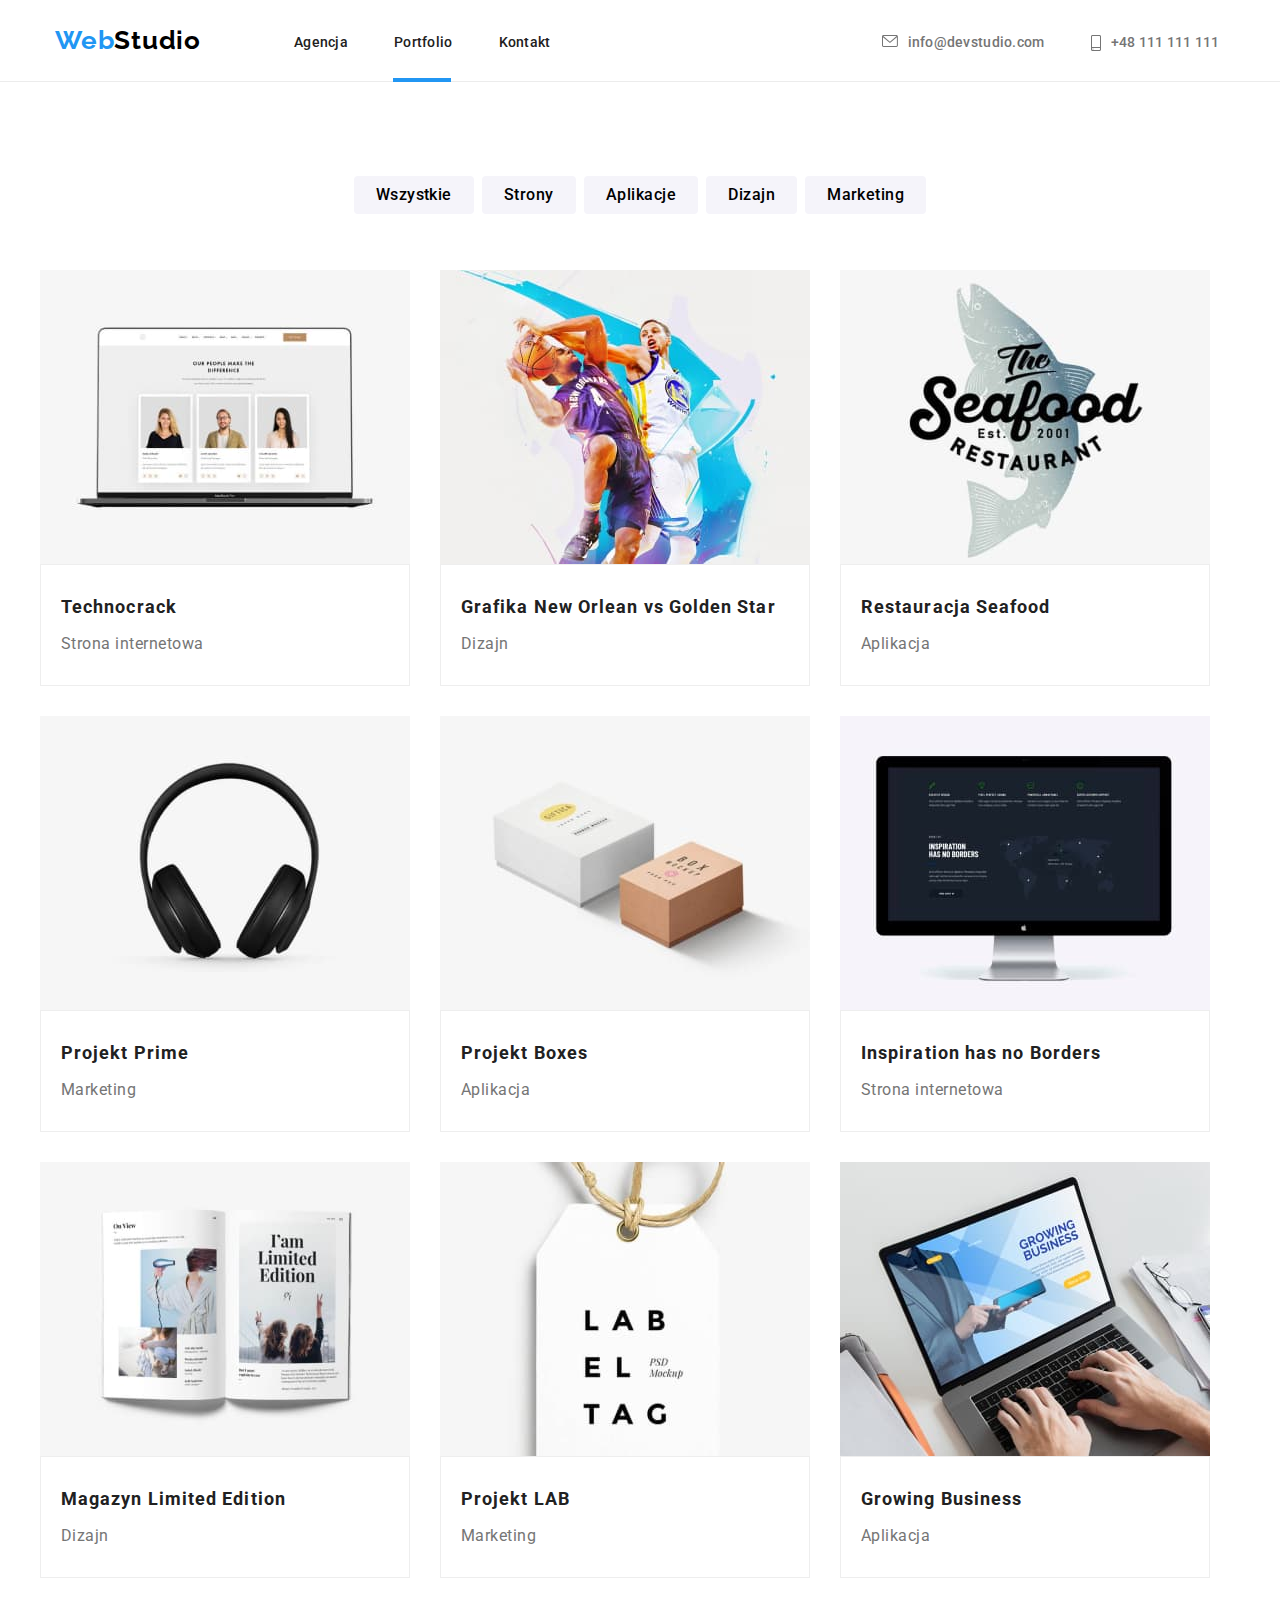
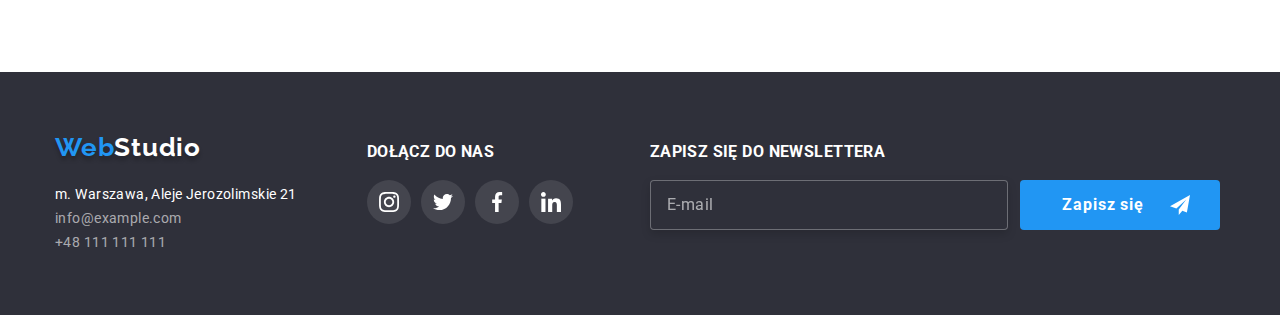
==== commit 16a35d62: "CSS class full" ====
--- a/portfolio.html
+++ b/portfolio.html
@@ -19,7 +19,7 @@
   </head>
   <body>
      <header class="page-header">
-      <div class="container">
+      <div class="container flex">
         <h1 class="logo page-header__logo">
           <a href="./index.html" class=""><span class="logo__span--brand">Web</span>Studio</a>
         </h1>
@@ -37,7 +37,7 @@
             </svg>
           </li>
           <li class="email__list-item">
-            <a href="mailto:info@devstudio.com" class="">info@devstudio.com</a>
+            <a href="mailto:info@devstudio.com" class="email__link">info@devstudio.com</a>
           </li>
         </ul>
         <ul class="phone">
@@ -46,264 +46,264 @@
               <use href="./images/sprite.svg#icon-smartphone-1"></use>
             </svg>
           </li>
-          <li><a href="tel:+48111111111" class="">+48 111 111 111</a></li>
+          <li><a href="tel:+48111111111" class="phone__link">+48 111 111 111</a></li>
         </ul>
       </div>
     </header>
     <main>
       <div class="container section portfolio">
-        <ul class="portfolio-list portfolio-buttons">
-          <li><button type="button">Wszystkie</button></li>
-          <li><button type="button">Strony</button></li>
-          <li><button type="button">Aplikacje</button></li>
-          <li><button type="button">Dizajn</button></li>
-          <li><button type="button">Marketing</button></li>
+        <ul class="portfolio-buttons">
+          <li class="portfolio-buttons__list-item"><button type="button" class="portfolio-buttons__button">Wszystkie</button></li>
+          <li class="portfolio-buttons__list-item"><button type="button" class="portfolio-buttons__button">Strony</button></li>
+          <li class="portfolio-buttons__list-item"><button type="button" class="portfolio-buttons__button">Aplikacje</button></li>
+          <li class="portfolio-buttons__list-item"><button type="button" class="portfolio-buttons__button">Dizajn</button></li>
+          <li class="portfolio-buttons__list-item"><button type="button" class="portfolio-buttons__button">Marketing</button></li>
         </ul>
         <ul class="portfolio-content">
-          <li class="portfolio-content-list portfolio-content__list-item">
-            <figure class="portfolio-content-figure portfolio-content__figure">
-              <div class="skrytka-box portfolio-hidden-box">
+          <li class="portfolio-content__list-item">
+            <figure class="portfolio-content__figure">
+              <div class="portfolio-hidden-box">
                 <img
                   src="./images/Project-1.jpg"
                   alt="Laptop pokazujący stronę internetową Technocrack"
                   width="370"
                   height="294"
                 />
-                <p class="skrytka portfolio-hidden-box__paragraph">
-                  Technocrack jest popularną platformą wykorzystywaną do rozpowszechniania
-                  koronawirusa. Firmy wykorzystują tę platformę do celów szpiegowskich i ataków na
-                  niezabezpieczone serwery konkurencji
-                </p>
-              </div>
-              <figcaption class="portfolio-caption portfolio-content__caption">
+                <p class="portfolio-hidden-box__paragraph">
+                  Technocrack jest popularną platformą wykorzystywaną do rozpowszechniania
+                  koronawirusa. Firmy wykorzystują tę platformę do celów szpiegowskich i ataków na
+                  niezabezpieczone serwery konkurencji
+                </p>
+              </div>
+              <figcaption class="portfolio-content__caption">
                 Technocrack
-                <p><span class="grey portfolio-content__span">Strona internetowa</span></p>
-              </figcaption>
-            </figure>
-          </li>
-           <li class="portfolio-content-list portfolio-content__list-item">
-            <figure class="portfolio-content-figure portfolio-content__figure">
-              <div class="skrytka-box portfolio-hidden-box">
+                <p><span class="portfolio-content__span">Strona internetowa</span></p>
+              </figcaption>
+            </figure>
+          </li>
+           <li class="portfolio-content__list-item">
+            <figure class="portfolio-content__figure">
+              <div class="portfolio-hidden-box">
                 <img
                   src="./images/Project-2.jpg"
                   alt="Koszykarze New Orlean i Golden Star walczący o piłkę"
                   width="370"
                   height="294"
                 />
-                <p class="skrytka portfolio-hidden-box__paragraph">
-                  Technocrack jest popularną platformą wykorzystywaną do rozpowszechniania
-                  koronawirusa. Firmy wykorzystują tę platformę do celów szpiegowskich i ataków na
-                  niezabezpieczone serwery konkurencji
-                </p>
-              </div>
-              <figcaption class="portfolio-caption portfolio-content__caption">
-                Technocrack
-                <p><span class="grey portfolio-content__span">Dizajn</span></p>
-              </figcaption>
-            </figure>
-          </li>
-           <li class="portfolio-content-list portfolio-content__list-item">
-            <figure class="portfolio-content-figure portfolio-content__figure">
-              <div class="skrytka-box portfolio-hidden-box">
+                <p class="portfolio-hidden-box__paragraph">
+                  Technocrack jest popularną platformą wykorzystywaną do rozpowszechniania
+                  koronawirusa. Firmy wykorzystują tę platformę do celów szpiegowskich i ataków na
+                  niezabezpieczone serwery konkurencji
+                </p>
+              </div>
+              <figcaption class="portfolio-content__caption">
+                 Grafika New Orlean vs Golden Star
+                <p><span class="portfolio-content__span">Dizajn</span></p>
+              </figcaption>
+            </figure>
+          </li>
+           <li class="portfolio-content__list-item">
+            <figure class="portfolio-content__figure">
+              <div class="portfolio-hidden-box">
                 <img
                   src="./images/Project-3.jpg"
                   alt="Logo restauracji Seafood"
                   width="370"
                   height="294"
                 />
-                <p class="skrytka portfolio-hidden-box__paragraph">
-                  Technocrack jest popularną platformą wykorzystywaną do rozpowszechniania
-                  koronawirusa. Firmy wykorzystują tę platformę do celów szpiegowskich i ataków na
-                  niezabezpieczone serwery konkurencji
-                </p>
-              </div>
-              <figcaption class="portfolio-caption portfolio-content__caption">
-                Technocrack
-                <p><span class="grey portfolio-content__span">Aplikacja</span></p>
-              </figcaption>
-            </figure>
-          </li>
-           <li class="portfolio-content-list portfolio-content__list-item">
-            <figure class="portfolio-content-figure portfolio-content__figure">
-              <div class="skrytka-box portfolio-hidden-box">
+                <p class="portfolio-hidden-box__paragraph">
+                  Technocrack jest popularną platformą wykorzystywaną do rozpowszechniania
+                  koronawirusa. Firmy wykorzystują tę platformę do celów szpiegowskich i ataków na
+                  niezabezpieczone serwery konkurencji
+                </p>
+              </div>
+              <figcaption class="portfolio-content__caption">
+                Restauracja Seafood
+                <p><span class="portfolio-content__span">Aplikacja</span></p>
+              </figcaption>
+            </figure>
+          </li>
+           <li class="portfolio-content__list-item">
+            <figure class="portfolio-content__figure">
+              <div class="portfolio-hidden-box">
                 <img
                   src="./images/Project-4.jpg"
                   alt="Słuchawki nauszne"
                   width="370"
                   height="294"
                 />
-                <p class="skrytka portfolio-hidden-box__paragraph">
-                  Technocrack jest popularną platformą wykorzystywaną do rozpowszechniania
-                  koronawirusa. Firmy wykorzystują tę platformę do celów szpiegowskich i ataków na
-                  niezabezpieczone serwery konkurencji
-                </p>
-              </div>
-              <figcaption class="portfolio-caption portfolio-content__caption">
-                Technocrack
-                <p><span class="grey portfolio-content__span">Marketing</span></p>
-              </figcaption>
-            </figure>
-          </li>
-           <li class="portfolio-content-list portfolio-content__list-item">
-            <figure class="portfolio-content-figure portfolio-content__figure">
-              <div class="skrytka-box portfolio-hidden-box">
+                <p class="portfolio-hidden-box__paragraph">
+                  Technocrack jest popularną platformą wykorzystywaną do rozpowszechniania
+                  koronawirusa. Firmy wykorzystują tę platformę do celów szpiegowskich i ataków na
+                  niezabezpieczone serwery konkurencji
+                </p>
+              </div>
+              <figcaption class="portfolio-content__caption">
+                Projekt Prime
+                <p><span class="portfolio-content__span">Marketing</span></p>
+              </figcaption>
+            </figure>
+          </li>
+           <li class="portfolio-content__list-item">
+            <figure class="portfolio-content__figure">
+              <div class="portfolio-hidden-box">
                 <img
                   src="./images/Project-5.jpg"
                   alt="Trójwymiarowe modele pudełek"
                   width="370"
                   height="294"
                 />
-                <p class="skrytka portfolio-hidden-box__paragraph">
-                  Technocrack jest popularną platformą wykorzystywaną do rozpowszechniania
-                  koronawirusa. Firmy wykorzystują tę platformę do celów szpiegowskich i ataków na
-                  niezabezpieczone serwery konkurencji
-                </p>
-              </div>
-              <figcaption class="portfolio-caption portfolio-content__caption">
-                Technocrack
-                <p><span class="grey portfolio-content__span">Aplikacja</span></p>
-              </figcaption>
-            </figure>
-          </li>
-           <li class="portfolio-content-list portfolio-content__list-item">
-            <figure class="portfolio-content-figure portfolio-content__figure">
-              <div class="skrytka-box portfolio-hidden-box">
+                <p class="portfolio-hidden-box__paragraph">
+                  Technocrack jest popularną platformą wykorzystywaną do rozpowszechniania
+                  koronawirusa. Firmy wykorzystują tę platformę do celów szpiegowskich i ataków na
+                  niezabezpieczone serwery konkurencji
+                </p>
+              </div>
+              <figcaption class="portfolio-content__caption">
+                Projekt Boxes
+                <p><span class="portfolio-content__span">Aplikacja</span></p>
+              </figcaption>
+            </figure>
+          </li>
+           <li class="portfolio-content__list-item">
+            <figure class="portfolio-content__figure">
+              <div class="portfolio-hidden-box">
                 <img
                   src="./images/Project-6.jpg"
                   alt="Monitor pokazujący stronę internetową Inspiration has no Borders"
                   width="370"
                   height="294"
                 />
-                <p class="skrytka portfolio-hidden-box__paragraph">
-                  Technocrack jest popularną platformą wykorzystywaną do rozpowszechniania
-                  koronawirusa. Firmy wykorzystują tę platformę do celów szpiegowskich i ataków na
-                  niezabezpieczone serwery konkurencji
-                </p>
-              </div>
-              <figcaption class="portfolio-caption portfolio-content__caption">
-                Technocrack
-                <p><span class="grey portfolio-content__span">Strona internetowa</span></p>
-              </figcaption>
-            </figure>
-          </li>
-           <li class="portfolio-content-list portfolio-content__list-item">
-            <figure class="portfolio-content-figure portfolio-content__figure">
-              <div class="skrytka-box portfolio-hidden-box">
+                <p class="portfolio-hidden-box__paragraph">
+                  Technocrack jest popularną platformą wykorzystywaną do rozpowszechniania
+                  koronawirusa. Firmy wykorzystują tę platformę do celów szpiegowskich i ataków na
+                  niezabezpieczone serwery konkurencji
+                </p>
+              </div>
+              <figcaption class="portfolio-content__caption">
+                Inspiration has no Borders
+                <p><span class="portfolio-content__span">Strona internetowa</span></p>
+              </figcaption>
+            </figure>
+          </li>
+           <li class="portfolio-content__list-item">
+            <figure class="portfolio-content__figure">
+              <div class="portfolio-hidden-box">
                 <img
                   src="./images/Project-7.jpg"
                   alt="Otwarty magazyn Limited Edition"
                   width="370"
                   height="294"
                 />
-                <p class="skrytka portfolio-hidden-box__paragraph">
-                  Technocrack jest popularną platformą wykorzystywaną do rozpowszechniania
-                  koronawirusa. Firmy wykorzystują tę platformę do celów szpiegowskich i ataków na
-                  niezabezpieczone serwery konkurencji
-                </p>
-              </div>
-              <figcaption class="portfolio-caption portfolio-content__caption">
-                Technocrack
-                <p><span class="grey portfolio-content__span">Dizajn</span></p>
-              </figcaption>
-            </figure>
-          </li>
-           <li class="portfolio-content-list portfolio-content__list-item">
-            <figure class="portfolio-content-figure portfolio-content__figure">
-              <div class="skrytka-box portfolio-hidden-box">
+                <p class="portfolio-hidden-box__paragraph">
+                  Technocrack jest popularną platformą wykorzystywaną do rozpowszechniania
+                  koronawirusa. Firmy wykorzystują tę platformę do celów szpiegowskich i ataków na
+                  niezabezpieczone serwery konkurencji
+                </p>
+              </div>
+              <figcaption class="portfolio-content__caption">
+                Magazyn Limited Edition
+                <p><span class="portfolio-content__span">Dizajn</span></p>
+              </figcaption>
+            </figure>
+          </li>
+           <li class="portfolio-content__list-item">
+            <figure class="portfolio-content__figure">
+              <div class="portfolio-hidden-box">
                 <img
                   src="./images/Project-8.jpg"
                   alt="Projekt zawieszki LABELTAG"
                   width="370"
                   height="294"
                 />
-                <p class="skrytka portfolio-hidden-box__paragraph">
-                  Technocrack jest popularną platformą wykorzystywaną do rozpowszechniania
-                  koronawirusa. Firmy wykorzystują tę platformę do celów szpiegowskich i ataków na
-                  niezabezpieczone serwery konkurencji
-                </p>
-              </div>
-              <figcaption class="portfolio-caption portfolio-content__caption">
-                Technocrack
-                <p><span class="grey portfolio-content__span">Marketing</span></p>
-              </figcaption>
-            </figure>
-          </li>
-           <li class="portfolio-content-list portfolio-content__list-item">
-            <figure class="portfolio-content-figure portfolio-content__figure">
-              <div class="skrytka-box portfolio-hidden-box">
+                <p class="portfolio-hidden-box__paragraph">
+                  Technocrack jest popularną platformą wykorzystywaną do rozpowszechniania
+                  koronawirusa. Firmy wykorzystują tę platformę do celów szpiegowskich i ataków na
+                  niezabezpieczone serwery konkurencji
+                </p>
+              </div>
+              <figcaption class="portfolio-content__caption">
+                Projekt LAB
+                <p><span class="portfolio-content__span">Marketing</span></p>
+              </figcaption>
+            </figure>
+          </li>
+           <li class="portfolio-content__list-item">
+            <figure class="portfolio-content__figure">
+              <div class="portfolio-hidden-box">
                 <img
                   src="./images/Project-9.jpg"
                   alt="Przedstawiona na laptopie aplikacja Growing Business"
                   width="370"
                   height="294"
                 />
-                <p class="skrytka portfolio-hidden-box__paragraph">
-                  Technocrack jest popularną platformą wykorzystywaną do rozpowszechniania
-                  koronawirusa. Firmy wykorzystują tę platformę do celów szpiegowskich i ataków na
-                  niezabezpieczone serwery konkurencji
-                </p>
-              </div>
-              <figcaption class="portfolio-caption portfolio-content__caption">
-                Technocrack
-                <p><span class="grey portfolio-content__span">Aplikacja</span></p>
+                <p class="portfolio-hidden-box__paragraph">
+                  Technocrack jest popularną platformą wykorzystywaną do rozpowszechniania
+                  koronawirusa. Firmy wykorzystują tę platformę do celów szpiegowskich i ataków na
+                  niezabezpieczone serwery konkurencji
+                </p>
+              </div>
+              <figcaption class="portfolio-content__caption">
+                Growing Business
+                <p><span class="portfolio-content__span">Aplikacja</span></p>
               </figcaption>
             </figure>
           </li>
         </ul>
       </div>
     </main>
-  <footer class="page-footer">
-      <div class="container">
-        <section class="footer-address page-footer__adress">
-          <h2 class="footer-logo logo page-footer__logo">
-            <a href="./index.html" class="link"
+   <footer class="page-footer">
+      <div class="container flex">
+        <section class="page-footer__adress">
+          <h2 class="logo page-footer__logo">
+            <a href="./index.html" class="page-footer__link"
               ><span class="blue logo__span--brand">Web</span><span class="white logo__span--white">Studio</span></a
             >
           </h2>
           <span class="white page-footer__color--white">m. Warszawa, Aleje Jerozolimskie 21</span>
           <address class="footer-address page-footer__adress">
             <ul>
-              <li><a href="mailto:info@example.com" class="link-footer page-footer__color--white06">info@example.com</a></li>
-              <li><a href="tel:+48111111111" class="link-footer page-footer__color--white06">+48 111 111 111</a></li>
+              <li><a href="mailto:info@example.com" class="page-footer__link--style">info@example.com</a></li>
+              <li><a href="tel:+48111111111" class="page-footer__link--style">+48 111 111 111</a></li>
             </ul>
           </address>
         </section>
-        <section class="footer-social-tab footer-social">
+        <section class="footer-social">
           <h3>Dołącz do nas</h3>
-          <ul class="footer-social-list footer-social__list">
-            <li class="footer-social-list-item footer-social__list-item">
-              <svg width="44" height="44" class="social-svg footer-social__svg">
+          <ul class="footer-social__list">
+            <li class="footer-social__list-item">
+              <svg width="44" height="44" class="footer-social__svg">
                 <use href="./images/sprite.svg#icon-instagram"></use>
               </svg>
             </li>
-            <li class="footer-social-list-item footer-social__list-item">
-              <svg width="44" height="44" class="social-svg footer-social__svg">
+            <li class="footer-social__list-item">
+              <svg width="44" height="44" class="footer-social__svg">
                 <use href="./images/sprite.svg#icon-Ellipse"></use>
               </svg>
             </li>
-            <li class="footer-social-list-item footer-social__list-item">
-              <svg width="44" height="44" class="social-svg footer-social__svg">
+            <li class="footer-social__list-item">
+              <svg width="44" height="44" class="footer-social__svg">
                 <use href="./images/sprite.svg#icon-Ellipse-1"></use>
               </svg>
             </li>
-            <li class="footer-social-list-item footer-social__list-item">
-              <svg width="44" height="44" class="social-svg footer-social__svg">
+            <li class="footer-social__list-item">
+              <svg width="44" height="44" class="footer-social__svg">
                 <use href="./images/sprite.svg#icon-Ellipse-2"></use>
               </svg>
             </li>
           </ul>
         </section>
-        <section class="footer-newslatter-tab footer-newslatter">
+        <section class="footer-newsletter">
           <h3>Zapisz się do newslettera</h3>
-          <ul class="footer-social-list footer-newslatter__list">
+          <ul class="footer-newsletter__list">
             <li>
               <label>
-                <input type="email" class="footer-form-input footer-newslatter__input" name="mail" placeholder="E-mail" />
+                <input type="email" class="footer-newsletter__input" name="mail" placeholder="E-mail" />
               </label>
             </li>
             <li>
               <button class="footer-submit" type="submit">Zapisz się</button>
-              <svg width="20" height="20" class="footer-submit-svg footer-newslatter__svg">
+              <svg width="20" height="20" class="footer-newsletter__svg">
                 <use href="./images/sprite.svg#newsl"></use>
               </svg>
             </li>
--- a/css/styles.css
+++ b/css/styles.css
@@ -52,12 +52,10 @@
   padding: 60px 0px;
   background: var(--panetone-color);
 }
-footer .container {
-  display: flex;
-}
-header .container {
-  display: flex;
-}
+.flex {
+  display: flex;
+}
+
 img {
   display: block;
 }
@@ -66,13 +64,10 @@
 .navigation__link:focus {
   color: var(--brand-color);
 }
-main .section:nth-child(4) {
+.page-main .section:nth-child(4) {
   background: var(--grey-background-color);
 }
-span .footer-address,
-ul .footer-address:first-child {
-  margin-bottom: 9px;
-}
+
 ul {
   list-style-type: none;
 }
@@ -522,7 +517,7 @@
   transition-duration: 250ms;
   transition-timing-function: cubic-bezier(0.4, 0, 0.2, 1);
 }
-.portfolio button {
+.portfolio-buttons__button {
   padding: 6px 22px 6px 22px;
   font-family: 'Roboto';
   font-weight: 500;
@@ -538,8 +533,8 @@
   transition-duration: 250ms;
   transition-timing-function: cubic-bezier(0.4, 0, 0.2, 1);
 }
-.portfolio button:hover,
-.portfolio button:focus {
+.portfolio-buttons__button:hover,
+.portfolio-buttons__button:focus {
   font-family: 'Roboto';
   font-weight: 500;
   font-size: 16px;
@@ -553,7 +548,7 @@
   box-shadow: 0px 3px 1px rgba(0, 0, 0, 0.1), 0px 1px 2px rgba(0, 0, 0, 0.08),
     0px 2px 2px rgba(0, 0, 0, 0.12);
 }
-.portfolio-caption {
+.portfolio-content__caption {
   padding: 24px 20px;
   display: block;
   font-weight: 700;
@@ -563,11 +558,12 @@
   background: var(--white-color);
   border: 1px solid var(--border-portfolio-color);
 }
-.portfolio-caption .grey {
+.portfolio-content__span {
   font-weight: 400;
   font-size: 16px;
   line-height: 1.88;
   letter-spacing: 0.03em;
+  color: var(--grey-color);
 }
 .portfolio-content {
   margin-top: 56px;
@@ -575,24 +571,22 @@
   flex-wrap: wrap;
   gap: 30px;
 }
-.portfolio-content-list {
+.portfolio-content__list-item {
   flex-basis: calc((100% - 10px) / 4);
 }
-.portfolio-content-list:hover {
+.portfolio-content__list-item:hover {
   box-shadow: 0px 1px 1px rgba(0, 0, 0, 0.12), 0px 4px 4px rgba(0, 0, 0, 0.06),
     1px 4px 6px rgba(0, 0, 0, 0.16);
 }
-.portfolio-content-figure img {
-  display: block;
-}
-.portfolio-list {
+
+.portfolio-buttons {
   display: flex;
   justify-content: center;
 }
-.portfolio-list li:not(:first-child) {
+.portfolio-buttons__list-item:not(:first-child) {
   margin-left: 8px;
 }
-.skrytka {
+.portfolio-hidden-box__paragraph {
   padding: 49px 45px 49px 24px;
   position: absolute;
   top: 0;
@@ -604,11 +598,11 @@
   transform: translate(0%, 120%);
   transition: transform 400ms linear;
 }
-.skrytka-box {
+.portfolio-hidden-box {
   position: relative;
   overflow: hidden;
 }
-.portfolio-content-figure:hover .skrytka {
+.portfolio-content__figure:hover .portfolio-hidden-box__paragraph {
   transform: translate(0, 0);
 }
 .team__caption {
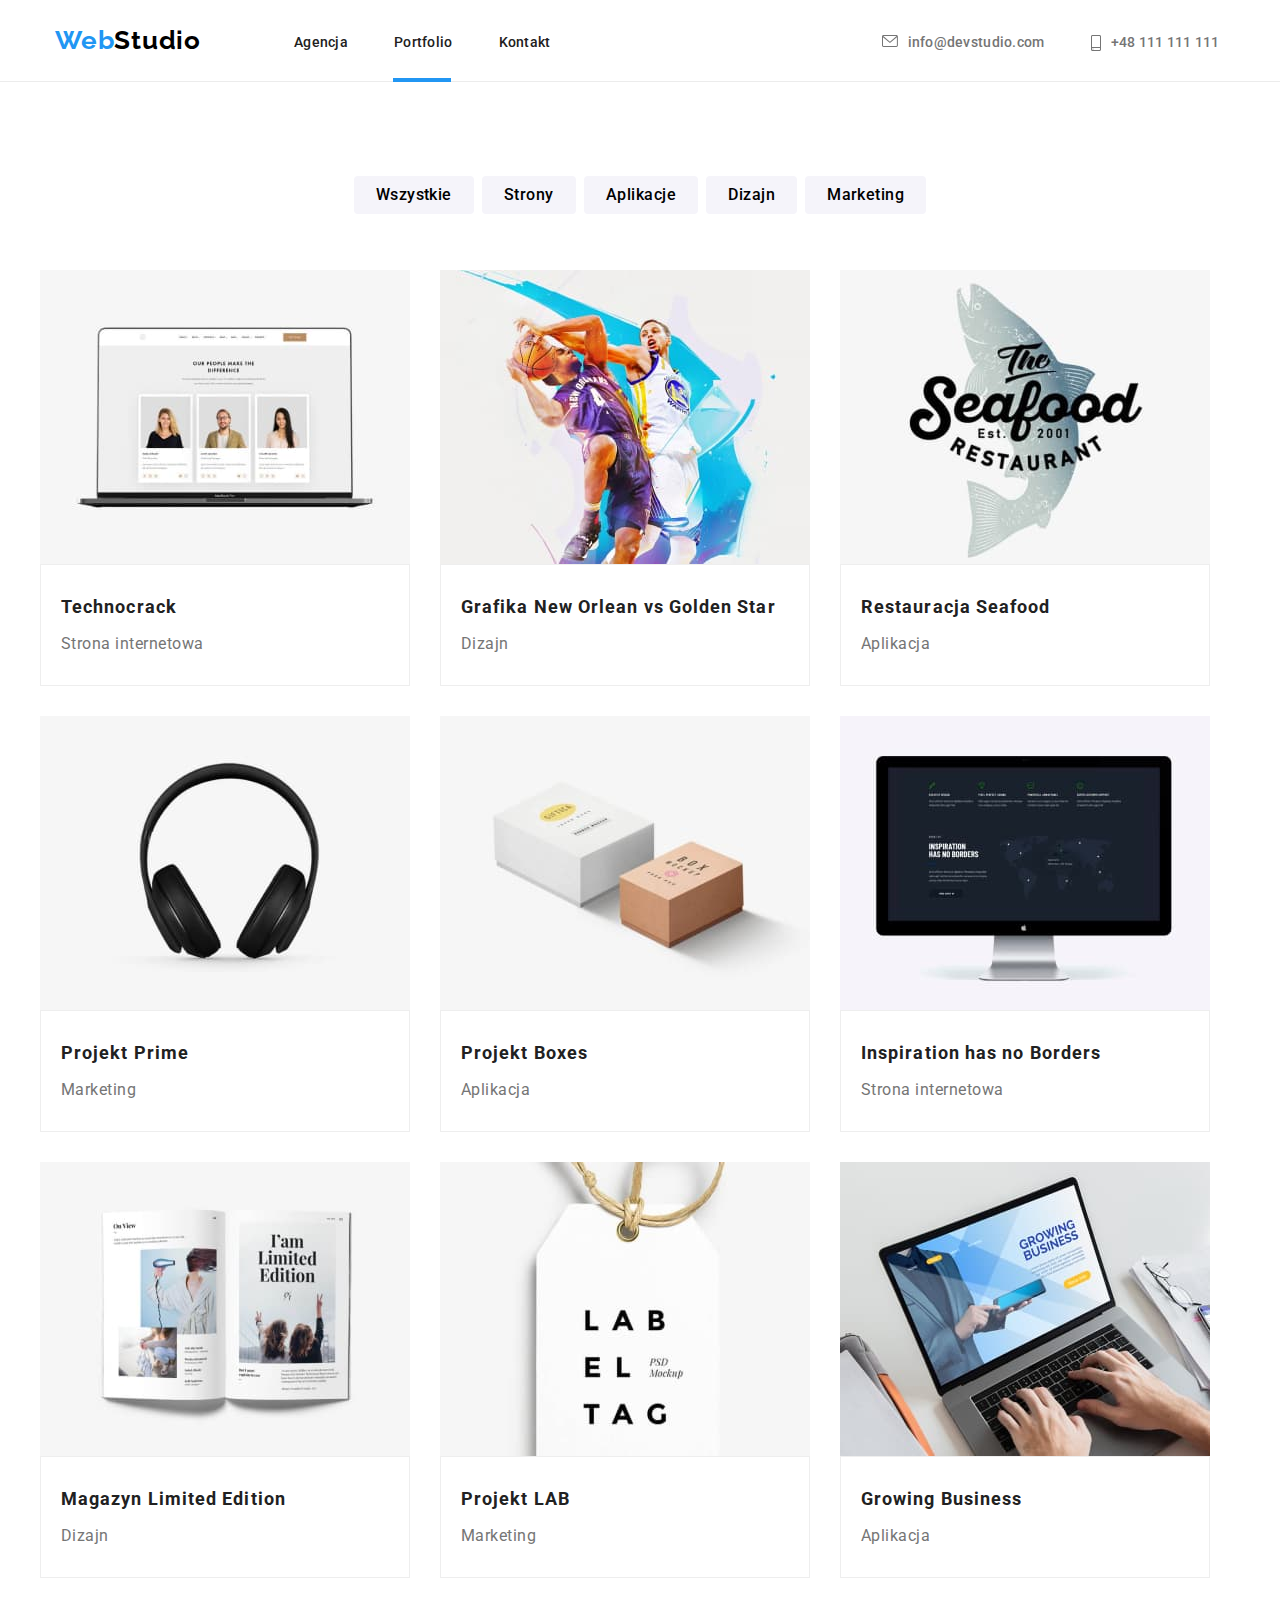
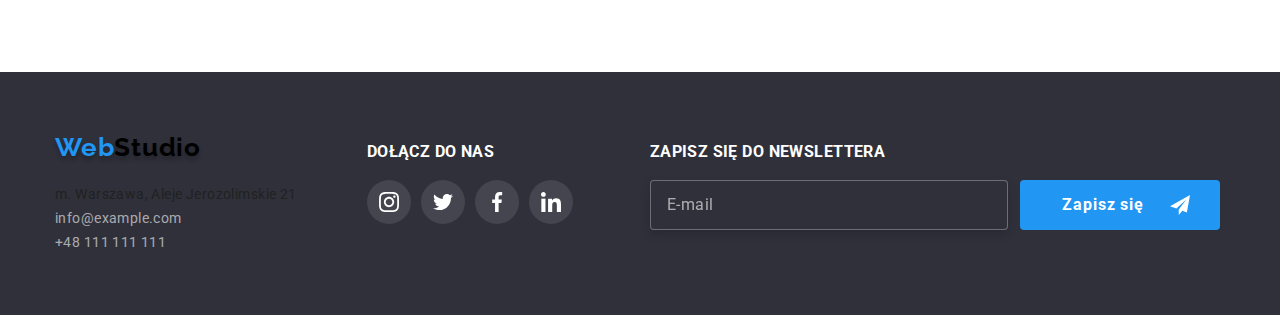
==== commit a5cbca4f: "feature: SCSS done" ====
--- a/portfolio.html
+++ b/portfolio.html
@@ -9,7 +9,7 @@
       rel="stylesheet"
       href="https://cdnjs.cloudflare.com/ajax/libs/modern-normalize/1.0.0/modern-normalize.min.css"
     />
-    <link rel="stylesheet" href="./css/styles.css" />
+    <link rel="stylesheet" href="./css/main.min.css" />
     <link rel="preconnect" href="https://fonts.googleapis.com" />
     <link rel="preconnect" href="https://fonts.gstatic.com" crossorigin />
     <link
@@ -50,7 +50,7 @@
         </ul>
       </div>
     </header>
-    <main>
+    <main class="page-main">
       <div class="container section portfolio">
         <ul class="portfolio-buttons">
           <li class="portfolio-buttons__list-item"><button type="button" class="portfolio-buttons__button">Wszystkie</button></li>
@@ -257,10 +257,10 @@
         <section class="page-footer__adress">
           <h2 class="logo page-footer__logo">
             <a href="./index.html" class="page-footer__link"
-              ><span class="blue logo__span--brand">Web</span><span class="white logo__span--white">Studio</span></a
+              ><span class="logo__span--brand">Web</span><span class="logo__span--white">Studio</span></a
             >
           </h2>
-          <span class="white page-footer__color--white">m. Warszawa, Aleje Jerozolimskie 21</span>
+          <span class="page-footer__color--white">m. Warszawa, Aleje Jerozolimskie 21</span>
           <address class="footer-address page-footer__adress">
             <ul>
               <li><a href="mailto:info@example.com" class="page-footer__link--style">info@example.com</a></li>
--- a/css/main.min.css
+++ b/css/main.min.css
@@ -0,0 +1 @@
+*{margin:0px;padding:0px}*:hover,*:focus{transition-property:color,background-color,box-shadow,border-radius;transition-duration:250ms;transition-timing-function:cubic-bezier(0.4, 0, 0.2, 1)}*:hover,*:focus{transition-property:fill;transition-duration:150ms;transition-timing-function:cubic-bezier(0.4, 0, 0.2, 1)}.container{margin:0 auto;width:1200px;padding:0 15px}.section{padding:94px 0}ul{list-style-type:none}a{text-decoration:none;color:inherit}img{display:block}body{font-family:"Roboto","Raleway",sans-serif;color:#212121}button,.social-icons__svg,.customers__box-svg,.footer-social__svg{cursor:pointer}.is-hidden{visibility:hidden;opacity:0;pointer-events:none}.agreement{position:relative;margin:20px auto 0}.agreement__link{color:#2196f3;text-decoration:underline}.agreement__span{font-family:"Roboto",sans-serif;font-style:normal;font-weight:400;font-size:14px;line-height:24px;letter-spacing:.03em;color:#757575;margin-left:28px}.agreement__span--checkmark{position:absolute;top:0;left:0;height:20px;width:20px;margin-top:3px;margin-left:4px;background-image:url(../images/box.svg);transition-duration:0ms;background-repeat:no-repeat}.agreement__span--checkmark:after{content:"";position:absolute;display:none}.agreement .agreement__input{position:absolute;opacity:0;cursor:pointer;height:0;width:0}.agreement .agreement__input:checked~.agreement__span--checkmark{height:15px;width:16px;background-repeat:no-repeat;background:#2196f3;background-size:5px;border-radius:2px;transition-duration:250ms}.agreement .agreement__input:checked~.agreement__span--checkmark::after{display:block}.agreement .agreement__span--checkmark:after{left:2px;top:3px;width:20px;height:20px;background-image:url(../images/tic.svg);background-size:18px 18px;background-repeat:no-repeat;z-index:5}#backdrop,.backdrop{position:fixed;top:0;left:0;background-color:rgba(0,0,0,.2);z-index:1;width:100%;height:100%;transition:opacity 2000ms,visibility 2000ms;transition-timing-function:cubic-bezier(0.4, 0, 0.2, 1)}.banner{padding:200px 0px 200px;background-image:linear-gradient(to right, rgba(47, 48, 58, 0.4), rgba(47, 48, 58, 0.5)),url(../images/Solutions-background.jpg);background-size:1600px,contain,1600px,contain;background-position:center,center;background-repeat:no-repeat,no-repeat}.banner__title{font-weight:900;font-size:44px;line-height:1.36;text-align:center;letter-spacing:.06em;text-transform:uppercase;text-align:center;color:#fff}.banner__button{margin:auto;margin-top:30px;padding:10px 41px 10px 42px;display:block;text-align:center;font-weight:700;font-size:16px;line-height:1.88;letter-spacing:.06em;color:#fff;background-color:#2196f3;border:none;border-radius:4px}.customers{display:flex;margin-top:50px}.customers .customers__list:not(:first-child){margin-left:30px}.customers__box-svg{height:92px;width:170px;padding:17.71px 32px 14.25px;border:1px solid #afb1b8;border-radius:4px;fill:#afb1b8}.customers__box-svg:hover{border:1px solid #2196f3;fill:#2196f3}.email{margin-left:331px;display:flex;color:#757575;fill:#757575;margin-top:10px;font-weight:500;font-size:14px;line-height:1.14;letter-spacing:.02em}.email__list-item{margin-right:46px}.email:hover,.email:focus,.email__link:focus{color:#2196f3;fill:#2196f3;--icon-color: $brandcolor}.email__svg-envelope{margin-right:10px;--icon-color: currentColor}.feature-box__box-svg{height:120px;width:270px;padding:25px 100px;background-color:#f5f4fa;margin-bottom:30px;border-radius:4px}.feature-box .feature-box__paragraph{width:270px}.feature-box__paragraph{color:#757575}.feature-box__title{margin-bottom:10px}.features-list{display:flex;padding-bottom:0px;font-size:14px;letter-spacing:.03em}.features-list .feature-box__paragraph{line-height:1.71;color:#757575}.features-list .feature-box__title{font-weight:700;line-height:1.14;letter-spacing:.03em;text-transform:uppercase}.features-list__list-item:nth-child(-n+3){margin-right:30px}.footer-social{margin-left:70px;padding-top:12px;font-size:14px;line-height:16px;letter-spacing:.03em;text-transform:uppercase;color:#fff}.footer-social__list{position:relative;display:flex;justify-content:center;margin-top:20px}.footer-social__list-item{display:block;border-radius:50%;background-color:rgba(255,255,255,.1019607843);fill:#fff;height:44px;width:44px}.footer-social__list-item:nth-child(n+2){margin-left:10px}.footer-social__svg{height:44px;width:44px;--icon-color: currentColor}.footer-social__svg:hover{border-radius:50%;background-color:#2196f3;fill:#fff}.footer-newsletter{margin-left:77px;padding-top:12px;font-size:14px;line-height:16px;letter-spacing:.03em;text-transform:uppercase;color:#fff}.footer-newsletter__list{position:relative;display:flex;justify-content:center;margin-top:20px}.footer-newsletter__input{border:1px solid rgba(255,255,255,.3);filter:drop-shadow(0px 4px 4px rgba(0, 0, 0, 0.15));border-radius:4px;height:50px;width:358px;padding-left:16px;background:#2f303a;color:rgba(255,255,255,.6)}.footer-newsletter__input::placeholder{font-family:"Roboto";font-style:normal;font-weight:400;font-size:16px;line-height:20px;display:flex;align-items:center;letter-spacing:.03em;color:rgba(255,255,255,.6)}.footer-newsletter__svg{position:absolute;top:0;right:0;margin-top:15px;margin-right:30px;fill:#fff}.footer-submit{margin-left:12px;padding:10px 76px 10px 42px;display:block;text-align:center;font-weight:700;font-size:16px;line-height:1.88;letter-spacing:.06em;color:#fff;background-color:#2196f3;border:none;border-radius:4px}.headline-2{font-size:36px;line-height:1.166;text-align:center;letter-spacing:.03em}.logo{font-family:"Raleway",sans-serif;font-size:26px;letter-spacing:.03em;line-height:1.19;color:#000}.logo__span--brand{color:#2196f3}.logo__span--bright{color:#fff}.modal{height:581px;width:528px;position:absolute;top:50%;left:50%;transform:translate(-50%, -50%);background:#fff;box-shadow:0px 1px 3px rgba(0,0,0,.12),0px 1px 1px rgba(0,0,0,.14),0px 2px 1px rgba(0,0,0,.2);border-radius:4px;display:flex;flex-direction:column;padding:40px}.modal__button--close{position:absolute;top:8px;right:8px;background:#fff;border:1px solid rgba(0,0,0,.1019607843);border-radius:50%;height:30px;width:30px}.modal__form{display:flex;flex-direction:column}.modal__label{display:flex;flex-direction:column;margin:5px 0;position:relative}.modal__label:focus-within{fill:#2196f3}.modal__label:nth-child(4) .modal__input{border:1px solid rgba(33,33,33,.2);border-radius:4px;resize:none;height:120px;padding:12px 16px}.modal__label:nth-child(4) .modal__input:focus-within{border:1px solid #2196f3;fill:#2196f3;outline:none;appearance:none}.modal__label:nth-child(4) .modal__input::placeholder{font-family:"Roboto";font-style:normal;font-weight:400;font-size:12px;line-height:14px;letter-spacing:.01em;color:rgba(117,117,117,.5019607843)}.modal__span{font-family:"Roboto",sans-serif;font-style:normal;font-weight:400;font-size:12px;line-height:14px;letter-spacing:.01em;color:#757575;margin-bottom:4px}.modal__title{text-align:center;font-family:"Roboto",sans-serif;font-style:normal;font-weight:700;font-size:20px;line-height:23px;text-align:center;letter-spacing:.03em;color:#212121;margin-bottom:7px}.modal__input{border:1px solid rgba(33,33,33,.2);border-radius:4px;height:40px;padding-left:40px}.modal__input:focus-within{border:1px solid #2196f3;fill:#2196f3;outline:none;appearance:none}.modal__svg-person{position:absolute;top:0;margin:29px 0 0 15px}.modal__svg-phone{position:absolute;top:0;margin:32px 0 0 17px}.modal__svg-email{position:absolute;top:0;margin:31px 0 0 17px}.modal__button--submit{margin:30px auto;padding:10px 41px 10px 42px;display:block;text-align:center;font-weight:700;font-size:16px;line-height:1.88;letter-spacing:.06em;color:#fff;background-color:#2196f3;border:none;border-radius:4px}.menufocus{color:#2196f3;fill:#2196f3;--icon-color: $brandcolor}.navigation{font-weight:500;font-size:14px;line-height:1.14;letter-spacing:.02em}.navigation__agencja{position:relative}.navigation__agencja::after{content:"";position:absolute;border-bottom:solid 4px #2196f3;top:43px;width:53px}.navigation__link:hover,.navigation__link:focus{color:#2196f3}.navigation__list{margin-top:10px;margin-left:93px;display:flex}.navigation__list-item{margin-right:46px}.navigation__portfolio{position:relative}.navigation__portfolio::after{content:"";position:absolute;border-bottom:solid 4px #2196f3;top:43px;left:99px;width:58px}.page-header{position:relative;padding:25px 0px;border-bottom:1px solid #ececec}.page-footer{padding:60px 0px;background:#2f303a}.page-footer__adress{font-style:normal;font-size:14px;line-height:1.71;letter-spacing:.03em}.page-footer__link{text-shadow:0px 4px 4px rgba(0,0,0,.25)}.page-footer__link--style{color:rgba(255,255,255,.6)}.page-footer__link--white{color:#fff}.page-footer__link--style[href="mailto:info@example.com"]:hover,.page-footer__link--style[href="mailto:info@example.com"]:focus{text-decoration:underline}.page-footer__logo{margin-bottom:20px;font-family:"Raleway",sans-serif;font-size:26px;line-height:1.19;letter-spacing:.03em;text-shadow:0px 4px 4px rgba(0,0,0,.25)}.page-footer__color--bright{color:#fff}.page-main .section:nth-child(4){background:#f5f4fa}.page-main .section:nth-child(2){padding-bottom:0px}.phone{font-weight:500;font-size:14px;line-height:1.14;letter-spacing:.02em;display:flex;font-weight:500;font-size:14px;line-height:1.14;letter-spacing:.02em;color:#757575;fill:#757575;margin-top:10px;transition-property:color;transition-duration:250ms;transition-timing-function:cubic-bezier(0.4, 0, 0.2, 1)}.phone__link:focus,.phone:hover,.phone:focus{color:#2196f3;fill:#2196f3;--icon-color: $brandcolor}.phone__svg-mobile{--icon-color: currentColor;margin-right:10px}.portfolio-buttons{display:flex;justify-content:center}.portfolio-buttons__button{padding:6px 22px 6px 22px;font-family:"Roboto",sans-serif;font-weight:500;font-size:16px;line-height:1.62;text-align:center;letter-spacing:.03em;background-color:#f5f4fa;border:none;border-radius:4px;transition-property:color,background-color,box-shadow;transition-duration:250ms;transition-timing-function:cubic-bezier(0.4, 0, 0.2, 1)}.portfolio-buttons__button:hover,.portfolio-buttons__button:focus{font-family:"Roboto",sans-serif;font-weight:500;font-size:16px;line-height:1.62;text-align:center;letter-spacing:.03em;color:#fff;background-color:#2196f3;border-radius:4px;border:none;box-shadow:0px 3px 1px rgba(0,0,0,.1),0px 1px 2px rgba(0,0,0,.08),0px 2px 2px rgba(0,0,0,.12)}.portfolio-buttons__list-item:not(:first-child){margin-left:8px}.portfolio-content{margin-top:56px;display:flex;flex-wrap:wrap;gap:30px}.portfolio-content__caption{padding:24px 20px;display:block;font-weight:700;font-size:18px;line-height:2;letter-spacing:.06em;background:#fff;border:1px solid #eee}.portfolio-content__span{font-weight:400;font-size:16px;line-height:1.88;letter-spacing:.03em;color:#757575}.portfolio-content__list-item{flex-basis:calc((100% - 10px)/4)}.portfolio-content__list-item:hover{box-shadow:0px 1px 1px rgba(0,0,0,.12),0px 4px 4px rgba(0,0,0,.06),1px 4px 6px rgba(0,0,0,.16)}.portfolio-content__figure:hover .portfolio-hidden-box__paragraph{transform:translate(0, 0)}.portfolio-hidden-box{position:relative;overflow:hidden}.portfolio-hidden-box__paragraph{padding:49px 45px 49px 24px;position:absolute;top:0;background-color:rgba(33,150,243,.9019607843);font-size:18px;line-height:1.56;color:#fff;letter-spacing:.03em;transform:translate(0%, 120%);transition:transform 400ms linear}.social-icons{display:flex;justify-content:center;margin-top:16px}.social-icons__list-item{display:block;border-radius:50%;background-color:#fff;fill:#afb1b8}.social-icons__list-item:nth-child(n+2){margin-left:10px}.social-icons__svg{--icon-color: currentColor}.social-icons__svg:hover{border-radius:50%;background-color:#2196f3;fill:#fff}.team__caption{font-weight:500;font-size:16px;line-height:19px;letter-spacing:.03em;padding:30px 0px;text-align:center;background-color:#fff;box-shadow:0px 1px 3px rgba(0,0,0,.12),0px 1px 1px rgba(0,0,0,.14),0px 2px 1px rgba(0,0,0,.2);border-radius:0px 0px 4px 4px}.team__job-title{margin-top:10px}.team__list{margin-top:50px;display:flex}.team__list-item{margin-left:30px}.team__span{font-weight:400;color:#757575}.what-we-do{margin-top:50px;display:flex}.what-we-do__figure{position:relative}.what-we-do__caption-1{color:#fff;position:absolute;bottom:0;left:50%;transform:translate(-50%);text-align:center;background-color:rgba(47,48,58,.8);padding:27px 90px;font-weight:700;font-size:14px;line-height:1.14;letter-spacing:.03em;text-transform:uppercase;width:370px}.what-we-do__caption-2{color:#fff;position:absolute;bottom:0;left:50%;transform:translate(-50%);text-align:center;background-color:rgba(47,48,58,.8);padding:27px 113px 27px 112px;font-weight:700;font-size:14px;line-height:1.14;letter-spacing:.03em;text-transform:uppercase;width:370px}.what-we-do__caption-3{color:#fff;position:absolute;bottom:0;left:50%;transform:translate(-50%);text-align:center;background-color:rgba(47,48,58,.8);padding:27px 94px;font-weight:700;font-size:14px;line-height:1.14;letter-spacing:.03em;text-transform:uppercase;width:370px}.what-we-do .what-we-do__list:not(:first-child){margin-left:30px}.flex{display:flex}/*# sourceMappingURL=main.min.css.map */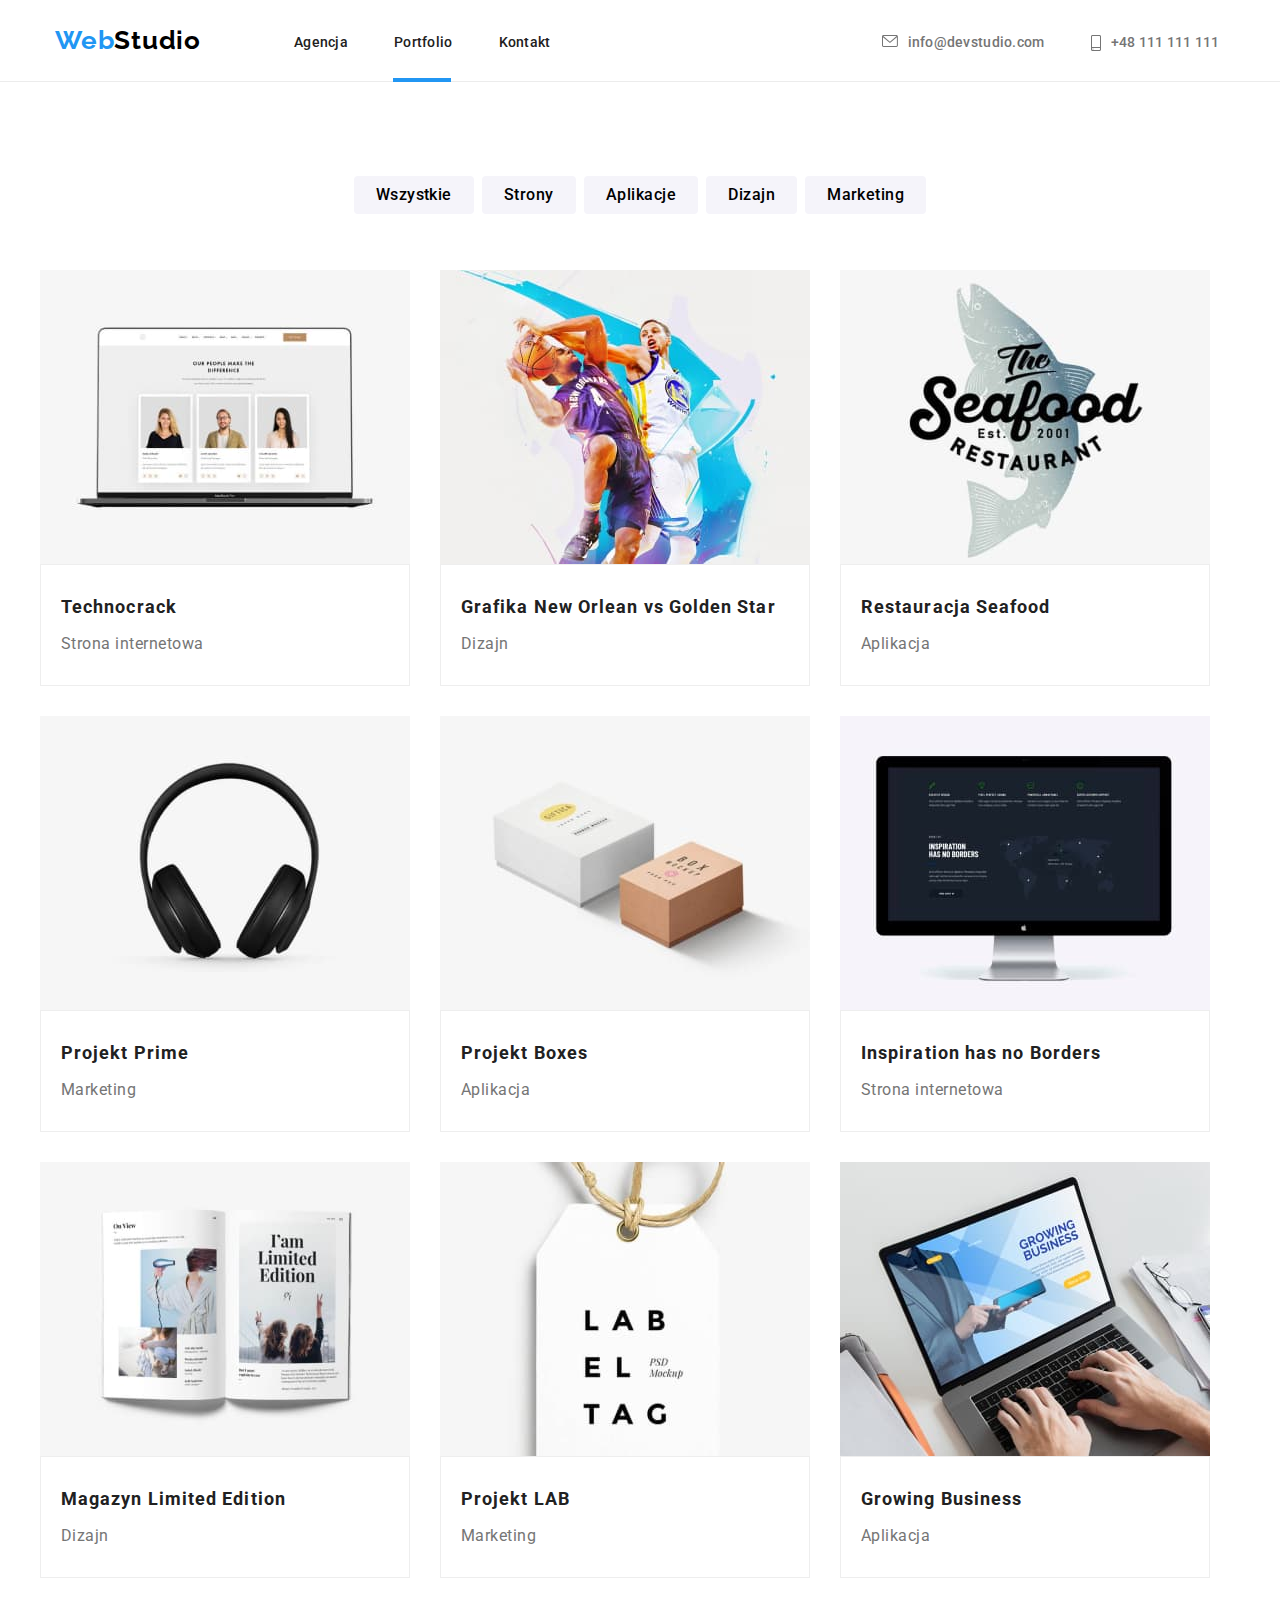
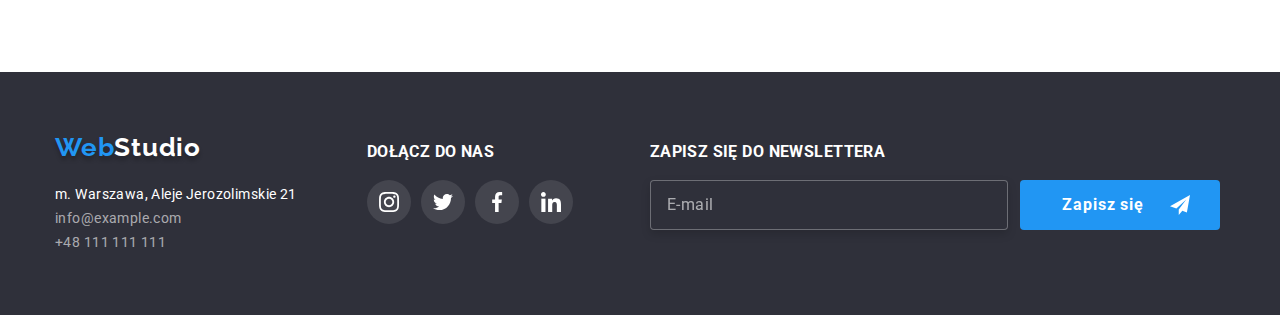
==== commit 62ad2fb3: "Fix: footer and file name change" ====
--- a/portfolio.html
+++ b/portfolio.html
@@ -257,10 +257,10 @@
         <section class="page-footer__adress">
           <h2 class="logo page-footer__logo">
             <a href="./index.html" class="page-footer__link"
-              ><span class="logo__span--brand">Web</span><span class="logo__span--white">Studio</span></a
+              ><span class="logo__span--brand">Web</span><span class="logo__span--bright">Studio</span></a
             >
           </h2>
-          <span class="page-footer__color--white">m. Warszawa, Aleje Jerozolimskie 21</span>
+          <span class="page-footer__color--bright">m. Warszawa, Aleje Jerozolimskie 21</span>
           <address class="footer-address page-footer__adress">
             <ul>
               <li><a href="mailto:info@example.com" class="page-footer__link--style">info@example.com</a></li>
